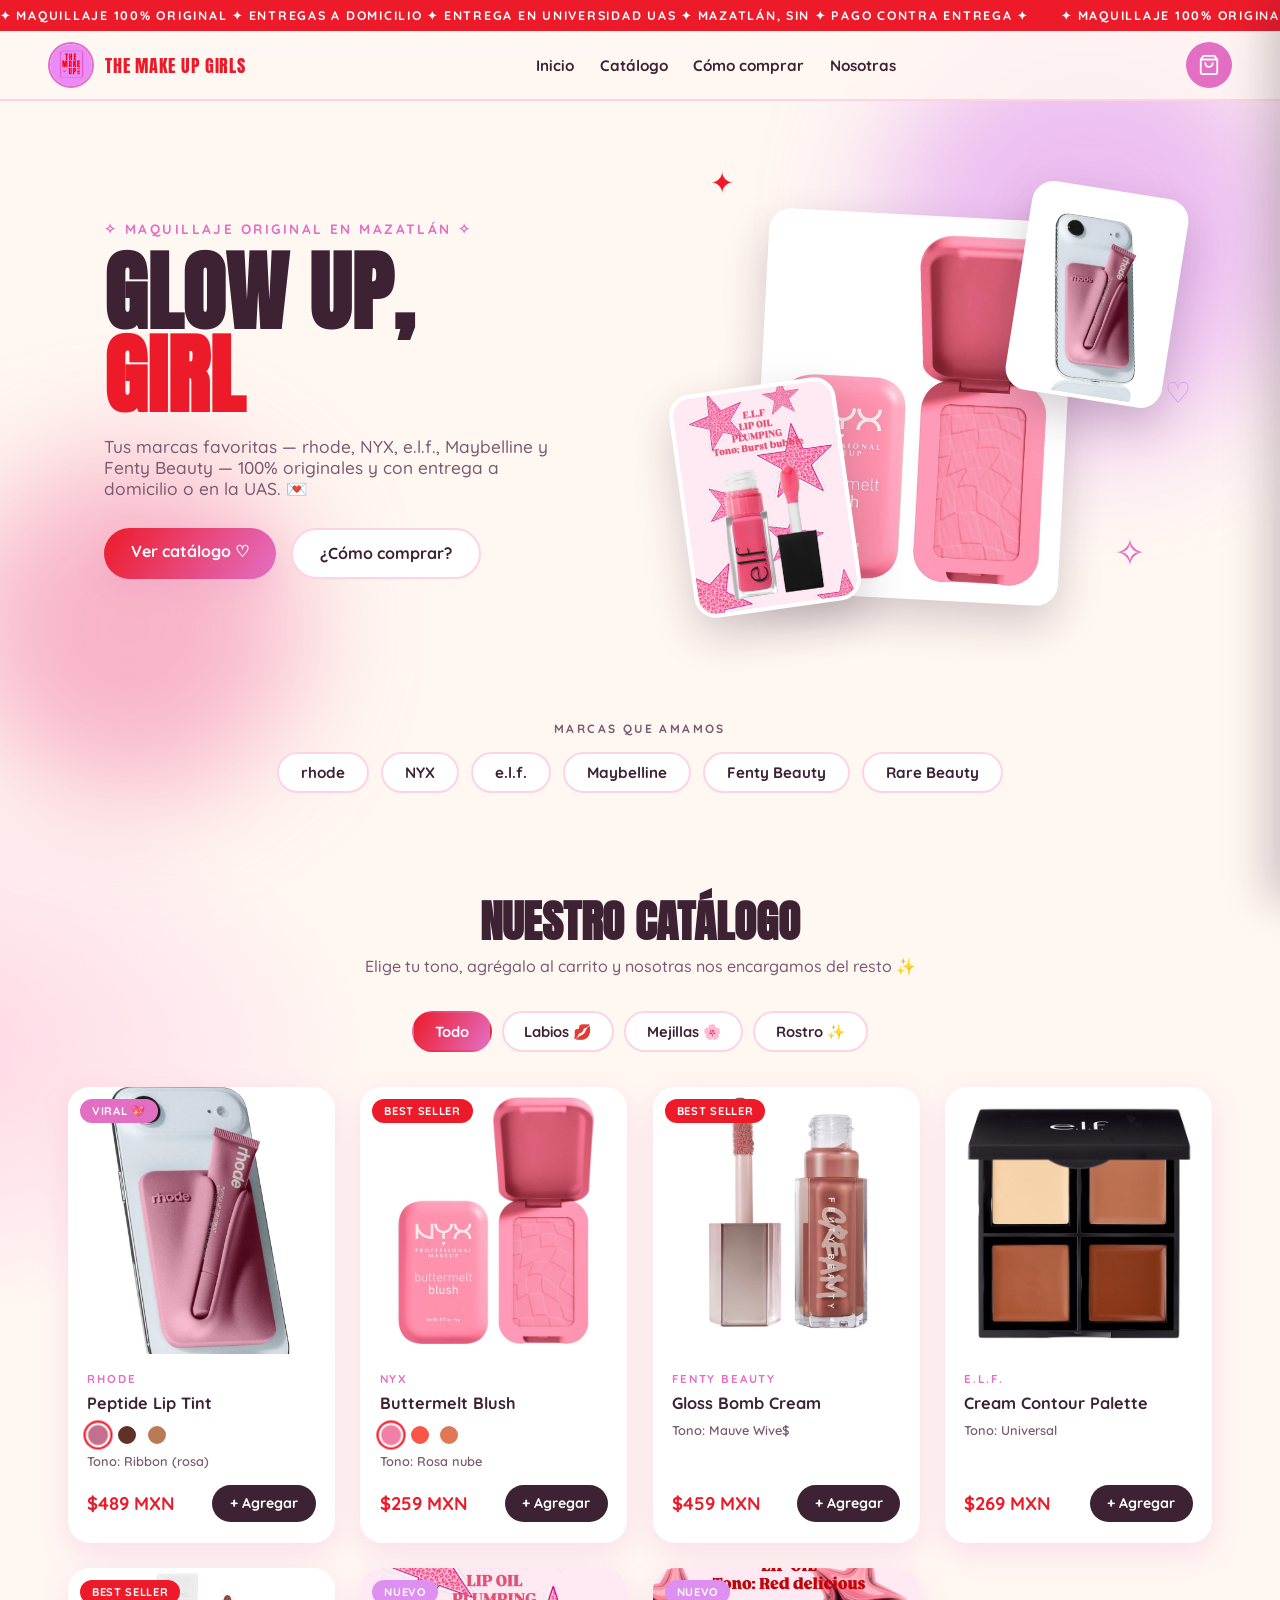
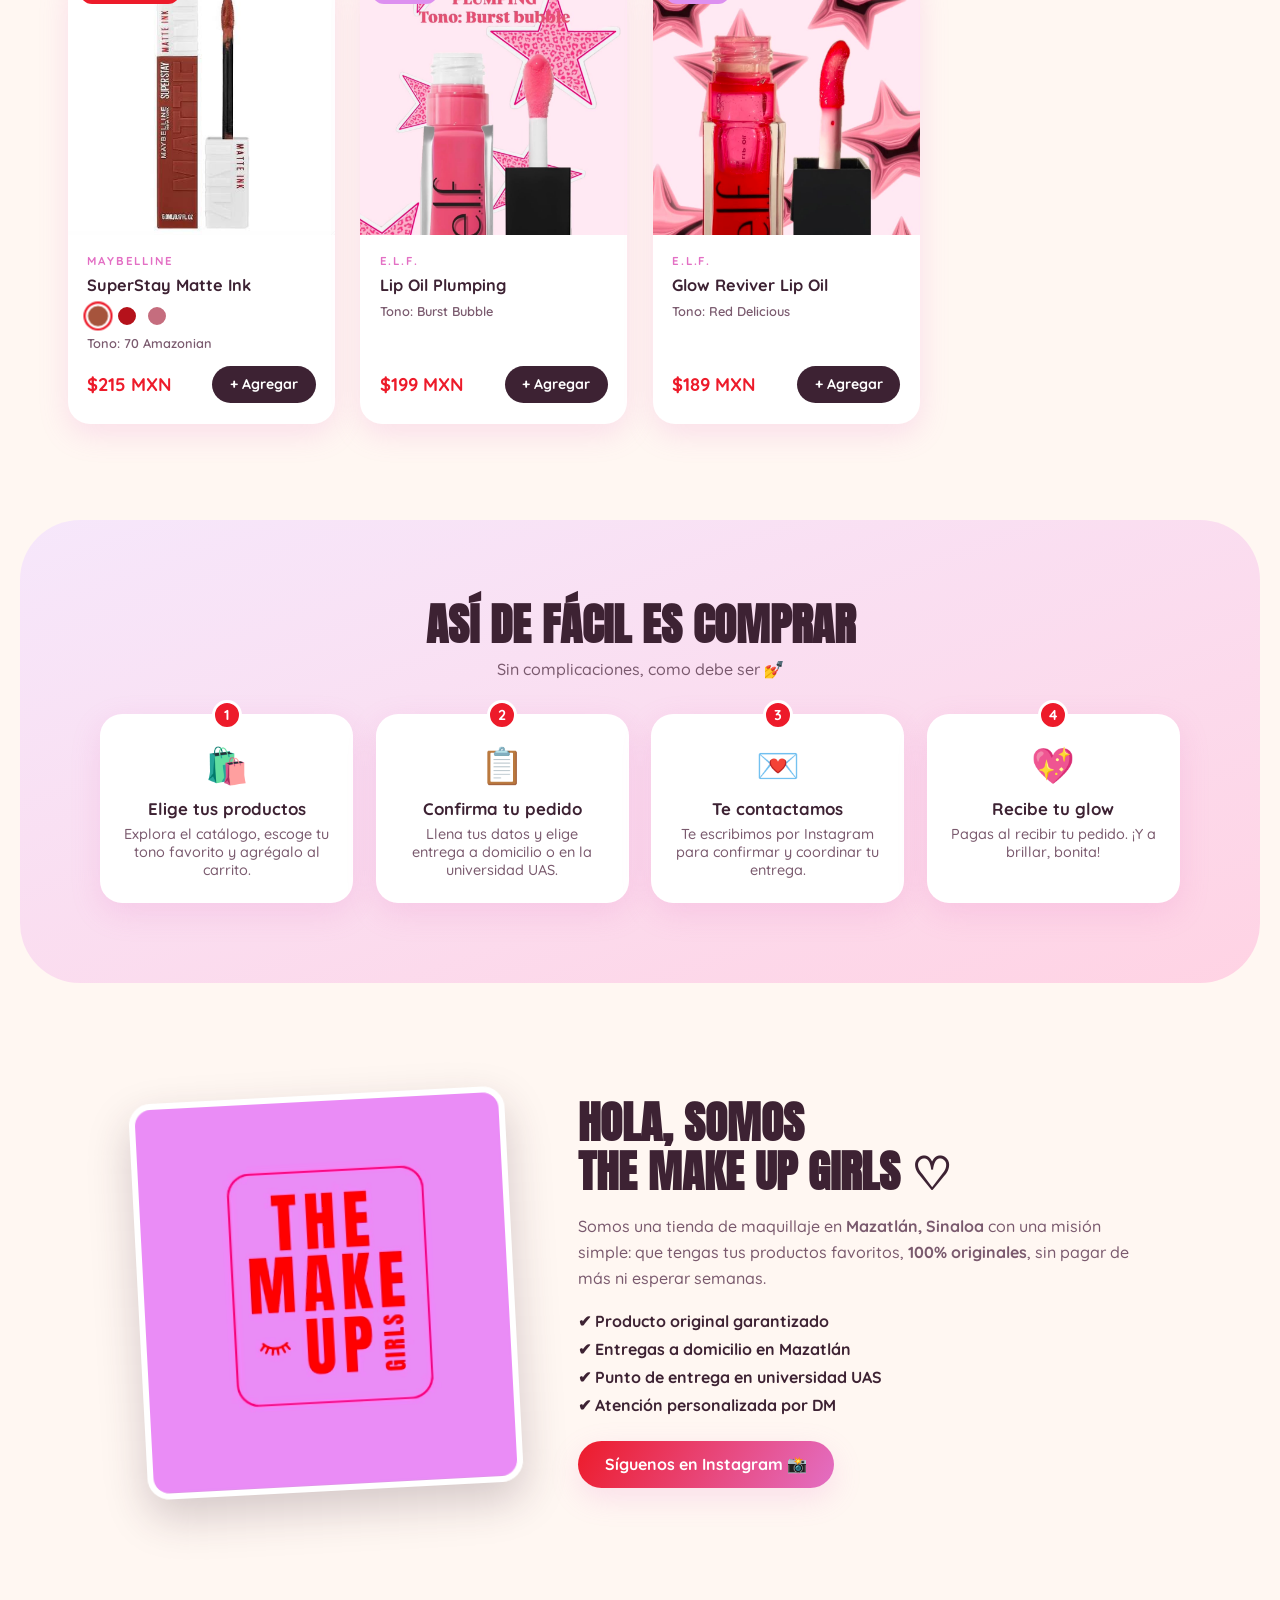
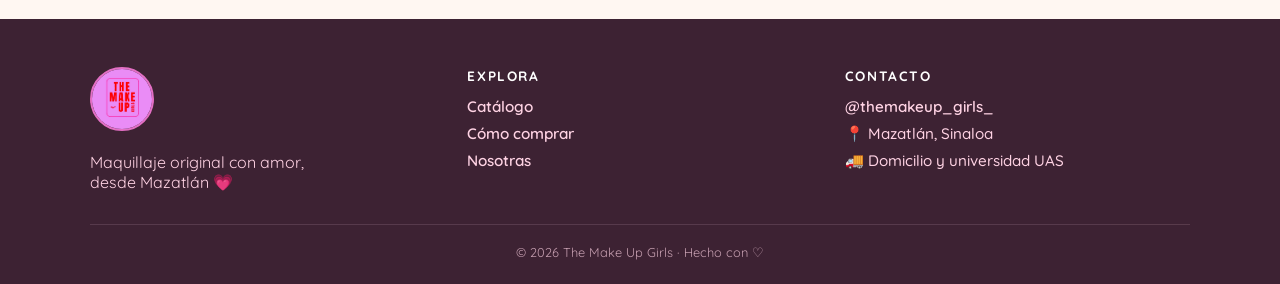
==== index.html @ 8c77d694 "Sitio web de catálogo The Make Up Girls con carrito demo Co-Authored-By: Claude Fable 5 <noreply@ant" ====
<!DOCTYPE html>
<html lang="es">
<head>
  <meta charset="UTF-8" />
  <meta name="viewport" content="width=device-width, initial-scale=1.0" />
  <title>The Make Up Girls · Maquillaje original en Mazatlán</title>
  <meta name="description" content="Maquillaje 100% original: NYX, e.l.f., Maybelline, rhode y Fenty Beauty. Entregas a domicilio y en universidad UAS, Mazatlán." />
  <link rel="preconnect" href="https://fonts.googleapis.com" />
  <link rel="preconnect" href="https://fonts.gstatic.com" crossorigin />
  <link href="https://fonts.googleapis.com/css2?family=Anton&family=Quicksand:wght@400;500;600;700&display=swap" rel="stylesheet" />
  <link rel="stylesheet" href="css/styles.css" />
</head>
<body>

  <!-- Barra de anuncios -->
  <div class="announcement">
    <div class="announcement__track">
      <span>✦ MAQUILLAJE 100% ORIGINAL ✦ ENTREGAS A DOMICILIO ✦ ENTREGA EN UNIVERSIDAD UAS ✦ MAZATLÁN, SIN ✦ PAGO CONTRA ENTREGA ✦</span>
      <span aria-hidden="true">✦ MAQUILLAJE 100% ORIGINAL ✦ ENTREGAS A DOMICILIO ✦ ENTREGA EN UNIVERSIDAD UAS ✦ MAZATLÁN, SIN ✦ PAGO CONTRA ENTREGA ✦</span>
    </div>
  </div>

  <!-- Header -->
  <header class="header">
    <a class="header__brand" href="#inicio">
      <img src="products/logo.jpeg" alt="Logo The Make Up Girls" class="header__logo" />
      <span class="header__name">the make up girls</span>
    </a>
    <nav class="header__nav" id="nav">
      <a href="#inicio">Inicio</a>
      <a href="#catalogo">Catálogo</a>
      <a href="#proceso">Cómo comprar</a>
      <a href="#nosotras">Nosotras</a>
    </nav>
    <div class="header__actions">
      <button class="cart-btn" id="cartOpenBtn" aria-label="Abrir carrito">
        <svg viewBox="0 0 24 24" fill="none" stroke="currentColor" stroke-width="2" stroke-linecap="round" stroke-linejoin="round" width="22" height="22"><path d="M6 2 3 6v14a2 2 0 0 0 2 2h14a2 2 0 0 0 2-2V6l-3-4Z"/><path d="M3 6h18"/><path d="M16 10a4 4 0 0 1-8 0"/></svg>
        <span class="cart-btn__badge" id="cartBadge" hidden>0</span>
      </button>
      <button class="menu-btn" id="menuBtn" aria-label="Menú">☰</button>
    </div>
  </header>

  <main>
    <!-- Hero -->
    <section class="hero" id="inicio">
      <div class="hero__blob hero__blob--1"></div>
      <div class="hero__blob hero__blob--2"></div>
      <div class="hero__content">
        <p class="hero__kicker">✧ maquillaje original en Mazatlán ✧</p>
        <h1 class="hero__title">GLOW UP,<br /><span>GIRL</span> <span class="hero__wink">҉</span></h1>
        <p class="hero__sub">
          Tus marcas favoritas — rhode, NYX, e.l.f., Maybelline y Fenty Beauty —
          100% originales y con entrega a domicilio o en la UAS. 💌
        </p>
        <div class="hero__cta">
          <a href="#catalogo" class="btn btn--primary">Ver catálogo ♡</a>
          <a href="#proceso" class="btn btn--ghost">¿Cómo comprar?</a>
        </div>
      </div>
      <div class="hero__visual">
        <div class="hero__card hero__card--main">
          <img src="products/p2.jpeg" alt="NYX Buttermelt Blush" />
        </div>
        <div class="hero__card hero__card--float1">
          <img src="products/p8.jpeg" alt="e.l.f. Lip Oil" />
        </div>
        <div class="hero__card hero__card--float2">
          <img src="products/p1.jpeg" alt="rhode Peptide Lip Tint" />
        </div>
        <span class="hero__sparkle hero__sparkle--1">✦</span>
        <span class="hero__sparkle hero__sparkle--2">✧</span>
        <span class="hero__sparkle hero__sparkle--3">♡</span>
      </div>
    </section>

    <!-- Marcas -->
    <section class="brands">
      <p class="brands__label">marcas que amamos</p>
      <div class="brands__list">
        <span class="brands__pill">rhode</span>
        <span class="brands__pill">NYX</span>
        <span class="brands__pill">e.l.f.</span>
        <span class="brands__pill">Maybelline</span>
        <span class="brands__pill">Fenty Beauty</span>
        <span class="brands__pill">Rare Beauty</span>
      </div>
    </section>

    <!-- Catálogo -->
    <section class="catalog" id="catalogo">
      <div class="section-head">
        <h2 class="section-head__title">Nuestro catálogo</h2>
        <p class="section-head__sub">Elige tu tono, agrégalo al carrito y nosotras nos encargamos del resto ✨</p>
      </div>
      <div class="catalog__filters" id="filters">
        <button class="chip chip--active" data-filter="todo">Todo</button>
        <button class="chip" data-filter="labios">Labios 💋</button>
        <button class="chip" data-filter="mejillas">Mejillas 🌸</button>
        <button class="chip" data-filter="rostro">Rostro ✨</button>
      </div>
      <div class="catalog__grid" id="productGrid"></div>
    </section>

    <!-- Proceso -->
    <section class="process" id="proceso">
      <div class="section-head">
        <h2 class="section-head__title">Así de fácil es comprar</h2>
        <p class="section-head__sub">Sin complicaciones, como debe ser 💅</p>
      </div>
      <div class="process__steps">
        <article class="process__step">
          <div class="process__icon">🛍️</div>
          <span class="process__num">1</span>
          <h3>Elige tus productos</h3>
          <p>Explora el catálogo, escoge tu tono favorito y agrégalo al carrito.</p>
        </article>
        <article class="process__step">
          <div class="process__icon">📋</div>
          <span class="process__num">2</span>
          <h3>Confirma tu pedido</h3>
          <p>Llena tus datos y elige entrega a domicilio o en la universidad UAS.</p>
        </article>
        <article class="process__step">
          <div class="process__icon">💌</div>
          <span class="process__num">3</span>
          <h3>Te contactamos</h3>
          <p>Te escribimos por Instagram para confirmar y coordinar tu entrega.</p>
        </article>
        <article class="process__step">
          <div class="process__icon">💖</div>
          <span class="process__num">4</span>
          <h3>Recibe tu glow</h3>
          <p>Pagas al recibir tu pedido. ¡Y a brillar, bonita!</p>
        </article>
      </div>
    </section>

    <!-- Nosotras -->
    <section class="about" id="nosotras">
      <div class="about__media">
        <img src="products/logo.jpeg" alt="The Make Up Girls" />
      </div>
      <div class="about__text">
        <h2 class="section-head__title">Hola, somos<br />the make up girls ♡</h2>
        <p>
          Somos una tienda de maquillaje en <strong>Mazatlán, Sinaloa</strong> con una misión simple:
          que tengas tus productos favoritos, <strong>100% originales</strong>, sin pagar de más ni esperar semanas.
        </p>
        <ul class="about__perks">
          <li>✔ Producto original garantizado</li>
          <li>✔ Entregas a domicilio en Mazatlán</li>
          <li>✔ Punto de entrega en universidad UAS</li>
          <li>✔ Atención personalizada por DM</li>
        </ul>
        <a class="btn btn--primary" href="https://www.instagram.com/themakeup_girls_" target="_blank" rel="noopener">Síguenos en Instagram 📸</a>
      </div>
    </section>
  </main>

  <!-- Footer -->
  <footer class="footer">
    <div class="footer__inner">
      <div class="footer__col footer__col--brand">
        <img src="products/logo.jpeg" alt="Logo" class="footer__logo" />
        <p>Maquillaje original con amor,<br />desde Mazatlán 💗</p>
      </div>
      <div class="footer__col">
        <h4>Explora</h4>
        <a href="#catalogo">Catálogo</a>
        <a href="#proceso">Cómo comprar</a>
        <a href="#nosotras">Nosotras</a>
      </div>
      <div class="footer__col">
        <h4>Contacto</h4>
        <a href="https://www.instagram.com/themakeup_girls_" target="_blank" rel="noopener">@themakeup_girls_</a>
        <span>📍 Mazatlán, Sinaloa</span>
        <span>🚚 Domicilio y universidad UAS</span>
      </div>
    </div>
    <p class="footer__note">© 2026 The Make Up Girls · Hecho con ♡</p>
  </footer>

  <!-- Overlay -->
  <div class="overlay" id="overlay" hidden></div>

  <!-- Drawer del carrito -->
  <aside class="cart" id="cartDrawer" aria-label="Carrito de compras">
    <div class="cart__head">
      <h3>Tu carrito <span class="cart__count" id="cartCountLabel"></span></h3>
      <button class="icon-btn" id="cartCloseBtn" aria-label="Cerrar carrito">✕</button>
    </div>
    <div class="cart__items" id="cartItems"></div>
    <div class="cart__foot" id="cartFoot">
      <div class="cart__total">
        <span>Subtotal</span>
        <strong id="cartTotal">$0</strong>
      </div>
      <p class="cart__hint">El pago se realiza al recibir tu pedido 💕</p>
      <button class="btn btn--primary btn--block" id="checkoutBtn">Finalizar pedido ♡</button>
    </div>
  </aside>

  <!-- Modal de producto -->
  <div class="modal" id="productModal" role="dialog" aria-modal="true" hidden>
    <div class="modal__card modal__card--product">
      <button class="icon-btn modal__close" data-close-modal aria-label="Cerrar">✕</button>
      <div class="pmodal__media">
        <img id="pmodalImg" src="" alt="" />
      </div>
      <div class="pmodal__info">
        <span class="pmodal__brand" id="pmodalBrand"></span>
        <h3 class="pmodal__name" id="pmodalName"></h3>
        <p class="pmodal__price" id="pmodalPrice"></p>
        <p class="pmodal__desc" id="pmodalDesc"></p>
        <div class="pmodal__shades" id="pmodalShades"></div>
        <button class="btn btn--primary btn--block" id="pmodalAdd">Agregar al carrito 🛍️</button>
      </div>
    </div>
  </div>

  <!-- Modal de checkout -->
  <div class="modal" id="checkoutModal" role="dialog" aria-modal="true" hidden>
    <div class="modal__card modal__card--checkout">
      <button class="icon-btn modal__close" data-close-modal aria-label="Cerrar">✕</button>

      <div class="steps" id="checkoutSteps">
        <span class="steps__dot steps__dot--active" data-step-dot="1">1</span>
        <span class="steps__line"></span>
        <span class="steps__dot" data-step-dot="2">2</span>
        <span class="steps__line"></span>
        <span class="steps__dot" data-step-dot="3">3</span>
      </div>

      <!-- Paso 1: resumen -->
      <section class="checkout-step" data-step="1">
        <h3 class="checkout__title">Resumen de tu pedido 🛍️</h3>
        <div class="checkout__summary" id="checkoutSummary"></div>
        <div class="checkout__total">
          <span>Total</span>
          <strong id="checkoutTotal">$0</strong>
        </div>
        <button class="btn btn--primary btn--block" id="toStep2">Continuar →</button>
      </section>

      <!-- Paso 2: datos -->
      <section class="checkout-step" data-step="2" hidden>
        <h3 class="checkout__title">Tus datos 💌</h3>
        <form id="checkoutForm" novalidate>
          <label class="field">
            <span>Nombre</span>
            <input type="text" name="nombre" placeholder="Tu nombre" required />
          </label>
          <label class="field">
            <span>Instagram</span>
            <input type="text" name="instagram" placeholder="@tu_usuario" required />
          </label>
          <fieldset class="field field--radio">
            <span>Tipo de entrega</span>
            <label><input type="radio" name="entrega" value="Domicilio (Mazatlán)" checked /> 🏠 A domicilio</label>
            <label><input type="radio" name="entrega" value="Universidad UAS" /> 🎓 Universidad UAS</label>
          </fieldset>
          <label class="field">
            <span>Notas (opcional)</span>
            <textarea name="notas" rows="2" placeholder="Colonia, horario, referencias..."></textarea>
          </label>
          <div class="checkout__nav">
            <button type="button" class="btn btn--ghost" id="backStep1">← Volver</button>
            <button type="submit" class="btn btn--primary">Confirmar pedido ♡</button>
          </div>
        </form>
      </section>

      <!-- Paso 3: confirmación -->
      <section class="checkout-step checkout-step--done" data-step="3" hidden>
        <div class="checkout__party">🎀</div>
        <h3 class="checkout__title">¡Pedido registrado!</h3>
        <p class="checkout__orderid">Pedido <strong id="orderId"></strong></p>
        <p class="checkout__donetext">
          Gracias, <strong id="orderName"></strong> 💖<br />
          Te escribiremos por Instagram a <strong id="orderIg"></strong> para
          confirmar tu entrega. El pago es al recibir.
        </p>
        <p class="checkout__demo">* Demo: esta tienda aún no procesa compras reales.</p>
        <button class="btn btn--primary btn--block" id="doneBtn">Seguir viendo el catálogo ✨</button>
      </section>
    </div>
  </div>

  <!-- Toast -->
  <div class="toast" id="toast" role="status"></div>

  <script src="js/app.js"></script>
</body>
</html>
---- css/styles.css ----
/* ============================================
   The Make Up Girls — paleta desde el logo:
   rojo #ED1B2A · rosa fuerte #E36FC4 · lila #DD90F0
   y tonos de producto: coral, terracota, nude
   ============================================ */

:root {
  --red: #ed1b2a;
  --red-dark: #c31220;
  --pink-hot: #e36fc4;
  --pink: #f27fa5;
  --pink-soft: #ffd3e4;
  --lilac: #dd90f0;
  --lilac-soft: #f6e7fb;
  --coral: #f9564a;
  --terracotta: #c1663f;
  --nude: #a96e5b;
  --cream: #fff7f2;
  --ink: #3d2233;
  --ink-soft: #7a5a6e;
  --white: #ffffff;

  --radius: 22px;
  --radius-sm: 14px;
  --shadow: 0 10px 30px rgba(227, 111, 196, 0.18);
  --shadow-strong: 0 18px 44px rgba(61, 34, 51, 0.22);

  --font-display: "Anton", sans-serif;
  --font-body: "Quicksand", sans-serif;
}

* { margin: 0; padding: 0; box-sizing: border-box; }

[hidden] { display: none !important; }

html { scroll-behavior: smooth; }

body {
  font-family: var(--font-body);
  color: var(--ink);
  background:
    radial-gradient(1200px 600px at 90% -10%, var(--lilac-soft) 0%, transparent 60%),
    radial-gradient(900px 500px at -10% 30%, var(--pink-soft) 0%, transparent 55%),
    var(--cream);
  overflow-x: hidden;
}

img { max-width: 100%; display: block; }

/* ---------- Barra de anuncios ---------- */
.announcement {
  background: var(--red);
  color: var(--white);
  overflow: hidden;
  font-weight: 700;
  font-size: 0.78rem;
  letter-spacing: 0.14em;
}
.announcement__track {
  display: flex;
  width: max-content;
  animation: marquee 22s linear infinite;
}
.announcement__track span {
  padding: 8px 0;
  white-space: nowrap;
  padding-right: 2rem;
}
@keyframes marquee {
  from { transform: translateX(0); }
  to { transform: translateX(-50%); }
}

/* ---------- Header ---------- */
.header {
  position: sticky;
  top: 0;
  z-index: 50;
  display: flex;
  align-items: center;
  justify-content: space-between;
  gap: 1rem;
  padding: 0.7rem clamp(1rem, 5vw, 3rem);
  background: rgba(255, 247, 242, 0.85);
  backdrop-filter: blur(12px);
  border-bottom: 2px solid var(--pink-soft);
}
.header__brand {
  display: flex;
  align-items: center;
  gap: 0.7rem;
  text-decoration: none;
}
.header__logo {
  width: 46px;
  height: 46px;
  border-radius: 50%;
  object-fit: cover;
  border: 2px solid var(--pink-hot);
}
.header__name {
  font-family: var(--font-display);
  font-size: 1.15rem;
  letter-spacing: 0.04em;
  color: var(--red);
  text-transform: uppercase;
}
.header__nav {
  display: flex;
  gap: 1.6rem;
}
.header__nav a {
  text-decoration: none;
  color: var(--ink);
  font-weight: 700;
  font-size: 0.95rem;
  position: relative;
}
.header__nav a::after {
  content: "";
  position: absolute;
  left: 0; right: 100%;
  bottom: -5px;
  height: 3px;
  border-radius: 3px;
  background: linear-gradient(90deg, var(--pink-hot), var(--lilac));
  transition: right 0.25s ease;
}
.header__nav a:hover::after { right: 0; }
.header__actions { display: flex; align-items: center; gap: 0.6rem; }

.cart-btn {
  position: relative;
  display: grid;
  place-items: center;
  width: 46px;
  height: 46px;
  border: none;
  border-radius: 50%;
  background: var(--pink-hot);
  color: var(--white);
  cursor: pointer;
  transition: transform 0.2s ease, background 0.2s ease;
}
.cart-btn:hover { transform: scale(1.08) rotate(-4deg); background: var(--red); }
.cart-btn__badge {
  position: absolute;
  top: -4px;
  right: -4px;
  min-width: 20px;
  height: 20px;
  padding: 0 5px;
  display: grid;
  place-items: center;
  border-radius: 999px;
  background: var(--red);
  color: var(--white);
  font-size: 0.7rem;
  font-weight: 700;
  border: 2px solid var(--cream);
}
.cart-btn__badge.pop { animation: pop 0.35s ease; }
@keyframes pop {
  50% { transform: scale(1.45); }
}

.menu-btn {
  display: none;
  border: none;
  background: none;
  font-size: 1.5rem;
  color: var(--ink);
  cursor: pointer;
}

/* ---------- Botones ---------- */
.btn {
  display: inline-block;
  padding: 0.85rem 1.7rem;
  border: none;
  border-radius: 999px;
  font-family: var(--font-body);
  font-weight: 700;
  font-size: 1rem;
  cursor: pointer;
  text-decoration: none;
  text-align: center;
  transition: transform 0.2s ease, box-shadow 0.2s ease, background 0.2s ease;
}
.btn--primary {
  background: linear-gradient(120deg, var(--red) 0%, var(--pink-hot) 100%);
  color: var(--white);
  box-shadow: var(--shadow);
}
.btn--primary:hover { transform: translateY(-2px); box-shadow: var(--shadow-strong); }
.btn--ghost {
  background: var(--white);
  color: var(--ink);
  border: 2px solid var(--pink-soft);
}
.btn--ghost:hover { border-color: var(--pink-hot); transform: translateY(-2px); }
.btn--block { width: 100%; }

.icon-btn {
  border: none;
  background: var(--lilac-soft);
  color: var(--ink);
  width: 36px;
  height: 36px;
  border-radius: 50%;
  cursor: pointer;
  font-size: 1rem;
  transition: background 0.2s ease, transform 0.2s ease;
}
.icon-btn:hover { background: var(--pink-soft); transform: rotate(90deg); }

/* ---------- Hero ---------- */
.hero {
  position: relative;
  display: grid;
  grid-template-columns: 1.1fr 1fr;
  align-items: center;
  gap: 2rem;
  padding: clamp(2.5rem, 7vw, 5.5rem) clamp(1rem, 6vw, 4rem);
  max-width: 1200px;
  margin: 0 auto;
}
.hero__blob {
  position: absolute;
  border-radius: 50%;
  filter: blur(60px);
  opacity: 0.55;
  z-index: -1;
}
.hero__blob--1 {
  width: 420px; height: 420px;
  background: var(--lilac);
  top: -80px; right: -60px;
}
.hero__blob--2 {
  width: 340px; height: 340px;
  background: var(--pink);
  bottom: -100px; left: -80px;
}
.hero__kicker {
  font-weight: 700;
  color: var(--pink-hot);
  letter-spacing: 0.18em;
  text-transform: uppercase;
  font-size: 0.85rem;
  margin-bottom: 0.8rem;
}
.hero__title {
  font-family: var(--font-display);
  font-size: clamp(3rem, 8vw, 5.5rem);
  line-height: 0.95;
  color: var(--ink);
  text-transform: uppercase;
}
.hero__title span { color: var(--red); }
.hero__wink { display: none; }
.hero__sub {
  margin-top: 1.2rem;
  font-size: 1.08rem;
  color: var(--ink-soft);
  max-width: 46ch;
  font-weight: 500;
}
.hero__cta {
  margin-top: 1.8rem;
  display: flex;
  gap: 0.9rem;
  flex-wrap: wrap;
}

.hero__visual {
  position: relative;
  min-height: 420px;
}
.hero__card {
  position: absolute;
  border-radius: var(--radius);
  overflow: hidden;
  background: var(--white);
  box-shadow: var(--shadow-strong);
  border: 4px solid var(--white);
}
.hero__card img { width: 100%; height: 100%; object-fit: cover; }
.hero__card--main {
  width: 62%;
  aspect-ratio: 4/5;
  top: 6%;
  left: 16%;
  rotate: 3deg;
  animation: floaty 5s ease-in-out infinite;
}
.hero__card--float1 {
  width: 34%;
  aspect-ratio: 3/4;
  bottom: 0;
  left: 0;
  rotate: -8deg;
  animation: floaty 6s ease-in-out infinite 0.8s;
}
.hero__card--float2 {
  width: 32%;
  aspect-ratio: 3/4;
  top: 0;
  right: 0;
  rotate: 9deg;
  animation: floaty 5.5s ease-in-out infinite 0.4s;
}
@keyframes floaty {
  50% { translate: 0 -12px; }
}
.hero__sparkle {
  position: absolute;
  color: var(--pink-hot);
  font-size: 1.8rem;
  animation: twinkle 2.6s ease-in-out infinite;
}
.hero__sparkle--1 { top: -6%; left: 6%; color: var(--red); }
.hero__sparkle--2 { bottom: 8%; right: 6%; font-size: 2.4rem; animation-delay: 0.9s; }
.hero__sparkle--3 { top: 44%; right: -3%; color: var(--lilac); animation-delay: 1.5s; }
@keyframes twinkle {
  50% { opacity: 0.25; transform: scale(0.7) rotate(20deg); }
}

/* ---------- Marcas ---------- */
.brands {
  text-align: center;
  padding: 1.5rem 1rem 2.5rem;
}
.brands__label {
  font-weight: 700;
  letter-spacing: 0.2em;
  text-transform: uppercase;
  font-size: 0.75rem;
  color: var(--ink-soft);
  margin-bottom: 1rem;
}
.brands__list {
  display: flex;
  flex-wrap: wrap;
  justify-content: center;
  gap: 0.7rem;
}
.brands__pill {
  padding: 0.55rem 1.4rem;
  border-radius: 999px;
  background: var(--white);
  border: 2px solid var(--pink-soft);
  font-weight: 700;
  color: var(--ink);
  font-size: 0.95rem;
  transition: transform 0.2s ease, border-color 0.2s ease;
}
.brands__pill:hover {
  transform: translateY(-3px) rotate(-2deg);
  border-color: var(--pink-hot);
}

/* ---------- Secciones ---------- */
.section-head {
  text-align: center;
  max-width: 640px;
  margin: 0 auto 2.2rem;
  padding: 0 1rem;
}
.section-head__title {
  font-family: var(--font-display);
  font-size: clamp(1.9rem, 4.5vw, 2.8rem);
  text-transform: uppercase;
  color: var(--ink);
  line-height: 1.1;
}
.section-head__sub {
  margin-top: 0.6rem;
  color: var(--ink-soft);
  font-weight: 500;
}

/* ---------- Catálogo ---------- */
.catalog {
  padding: clamp(2rem, 6vw, 4rem) clamp(1rem, 5vw, 3rem);
  max-width: 1240px;
  margin: 0 auto;
}
.catalog__filters {
  display: flex;
  justify-content: center;
  flex-wrap: wrap;
  gap: 0.6rem;
  margin-bottom: 2.2rem;
}
.chip {
  padding: 0.55rem 1.3rem;
  border-radius: 999px;
  border: 2px solid var(--pink-soft);
  background: var(--white);
  font-family: var(--font-body);
  font-weight: 700;
  font-size: 0.92rem;
  color: var(--ink);
  cursor: pointer;
  transition: all 0.2s ease;
}
.chip:hover { border-color: var(--pink-hot); }
.chip--active {
  background: linear-gradient(120deg, var(--red), var(--pink-hot));
  border-color: transparent;
  color: var(--white);
}

.catalog__grid {
  display: grid;
  grid-template-columns: repeat(auto-fill, minmax(250px, 1fr));
  gap: 1.6rem;
}

.card {
  background: var(--white);
  border-radius: var(--radius);
  overflow: hidden;
  box-shadow: var(--shadow);
  display: flex;
  flex-direction: column;
  transition: transform 0.25s ease, box-shadow 0.25s ease;
  animation: cardIn 0.4s ease both;
}
@keyframes cardIn {
  from { opacity: 0; translate: 0 14px; }
}
.card:hover {
  transform: translateY(-6px);
  box-shadow: var(--shadow-strong);
}
.card__media {
  position: relative;
  aspect-ratio: 1/1;
  background: var(--lilac-soft);
  cursor: pointer;
  overflow: hidden;
}
.card__media img {
  width: 100%;
  height: 100%;
  object-fit: cover;
  transition: transform 0.35s ease;
}
.card:hover .card__media img { transform: scale(1.06); }
.card__badge {
  position: absolute;
  top: 12px;
  left: 12px;
  background: var(--red);
  color: var(--white);
  font-size: 0.7rem;
  font-weight: 700;
  letter-spacing: 0.06em;
  text-transform: uppercase;
  padding: 0.32rem 0.75rem;
  border-radius: 999px;
}
.card__badge--viral { background: var(--pink-hot); }
.card__badge--nuevo { background: var(--lilac); }
.card__body {
  padding: 1.1rem 1.2rem 1.3rem;
  display: flex;
  flex-direction: column;
  gap: 0.45rem;
  flex: 1;
}
.card__brand {
  font-size: 0.72rem;
  font-weight: 700;
  letter-spacing: 0.16em;
  text-transform: uppercase;
  color: var(--pink-hot);
}
.card__name {
  font-size: 1.02rem;
  font-weight: 700;
  color: var(--ink);
  line-height: 1.3;
}
.card__shades {
  display: flex;
  gap: 0.45rem;
  margin-top: 0.15rem;
}
.shade-dot {
  width: 22px;
  height: 22px;
  border-radius: 50%;
  border: 2px solid var(--white);
  outline: 2px solid transparent;
  cursor: pointer;
  transition: transform 0.15s ease, outline-color 0.15s ease;
  padding: 0;
}
.shade-dot:hover { transform: scale(1.18); }
.shade-dot--active { outline-color: var(--red); transform: scale(1.12); }
.card__shadename {
  font-size: 0.8rem;
  color: var(--ink-soft);
  font-weight: 600;
  min-height: 1.1em;
}
.card__foot {
  margin-top: auto;
  display: flex;
  align-items: center;
  justify-content: space-between;
  gap: 0.6rem;
  padding-top: 0.5rem;
}
.card__price {
  font-size: 1.15rem;
  font-weight: 700;
  color: var(--red);
}
.card__add {
  border: none;
  border-radius: 999px;
  padding: 0.6rem 1.1rem;
  background: var(--ink);
  color: var(--white);
  font-family: var(--font-body);
  font-weight: 700;
  font-size: 0.88rem;
  cursor: pointer;
  transition: background 0.2s ease, transform 0.2s ease;
}
.card__add:hover { background: var(--red); transform: scale(1.05); }

/* ---------- Proceso ---------- */
.process {
  padding: clamp(2.5rem, 7vw, 5rem) clamp(1rem, 5vw, 3rem);
  background: linear-gradient(160deg, var(--lilac-soft) 0%, var(--pink-soft) 100%);
  border-radius: clamp(28px, 6vw, 60px);
  max-width: 1240px;
  margin: 2rem auto;
}
.process__steps {
  display: grid;
  grid-template-columns: repeat(auto-fit, minmax(210px, 1fr));
  gap: 1.4rem;
  max-width: 1080px;
  margin: 0 auto;
}
.process__step {
  position: relative;
  background: var(--white);
  border-radius: var(--radius);
  padding: 1.8rem 1.4rem 1.5rem;
  text-align: center;
  box-shadow: var(--shadow);
  transition: transform 0.25s ease;
}
.process__step:hover { transform: translateY(-6px) rotate(-1deg); }
.process__icon { font-size: 2.2rem; margin-bottom: 0.7rem; }
.process__num {
  position: absolute;
  top: -14px;
  left: 50%;
  translate: -50% 0;
  width: 30px;
  height: 30px;
  display: grid;
  place-items: center;
  background: var(--red);
  color: var(--white);
  border-radius: 50%;
  font-weight: 700;
  font-size: 0.9rem;
  border: 3px solid var(--white);
}
.process__step h3 {
  font-size: 1.05rem;
  margin-bottom: 0.4rem;
  color: var(--ink);
}
.process__step p {
  font-size: 0.9rem;
  color: var(--ink-soft);
  font-weight: 500;
}

/* ---------- Nosotras ---------- */
.about {
  display: grid;
  grid-template-columns: 0.8fr 1.2fr;
  gap: clamp(1.5rem, 5vw, 4rem);
  align-items: center;
  padding: clamp(2.5rem, 7vw, 5rem) clamp(1rem, 5vw, 3rem);
  max-width: 1100px;
  margin: 0 auto;
}
.about__media img {
  border-radius: var(--radius);
  box-shadow: var(--shadow-strong);
  rotate: -3deg;
  border: 6px solid var(--white);
}
.about__text .section-head__title { text-align: left; }
.about__text p {
  margin-top: 1rem;
  color: var(--ink-soft);
  font-weight: 500;
  line-height: 1.65;
}
.about__perks {
  list-style: none;
  margin: 1.2rem 0 1.6rem;
  display: grid;
  gap: 0.5rem;
  font-weight: 700;
  color: var(--ink);
}

/* ---------- Footer ---------- */
.footer {
  background: var(--ink);
  color: var(--pink-soft);
  padding: 3rem clamp(1rem, 5vw, 3rem) 1.5rem;
  margin-top: 3rem;
}
.footer__inner {
  display: grid;
  grid-template-columns: repeat(auto-fit, minmax(200px, 1fr));
  gap: 2rem;
  max-width: 1100px;
  margin: 0 auto 2rem;
}
.footer__logo {
  width: 64px;
  height: 64px;
  border-radius: 50%;
  object-fit: cover;
  margin-bottom: 0.8rem;
  border: 2px solid var(--pink-hot);
}
.footer__col { display: grid; gap: 0.5rem; align-content: start; }
.footer__col h4 {
  color: var(--white);
  text-transform: uppercase;
  letter-spacing: 0.12em;
  font-size: 0.85rem;
  margin-bottom: 0.3rem;
}
.footer__col a {
  color: var(--pink-soft);
  text-decoration: none;
  font-weight: 600;
  font-size: 0.95rem;
}
.footer__col a:hover { color: var(--pink-hot); }
.footer__col span { font-size: 0.95rem; font-weight: 500; }
.footer__note {
  text-align: center;
  font-size: 0.8rem;
  opacity: 0.7;
  border-top: 1px solid rgba(255, 211, 228, 0.2);
  padding-top: 1.2rem;
  max-width: 1100px;
  margin: 0 auto;
}

/* ---------- Overlay ---------- */
.overlay {
  position: fixed;
  inset: 0;
  background: rgba(61, 34, 51, 0.45);
  backdrop-filter: blur(3px);
  z-index: 90;
  opacity: 0;
  transition: opacity 0.25s ease;
}
.overlay.show { opacity: 1; }

/* ---------- Carrito (drawer) ---------- */
.cart {
  position: fixed;
  top: 0;
  right: 0;
  height: 100dvh;
  width: min(420px, 100vw);
  background: var(--cream);
  z-index: 100;
  display: flex;
  flex-direction: column;
  box-shadow: -12px 0 40px rgba(61, 34, 51, 0.25);
  translate: 100% 0;
  transition: translate 0.32s cubic-bezier(0.22, 1, 0.36, 1);
}
.cart.open { translate: 0 0; }
.cart__head {
  display: flex;
  align-items: center;
  justify-content: space-between;
  padding: 1.2rem 1.4rem;
  border-bottom: 2px solid var(--pink-soft);
}
.cart__head h3 {
  font-family: var(--font-display);
  text-transform: uppercase;
  letter-spacing: 0.04em;
  color: var(--red);
  font-size: 1.3rem;
}
.cart__count { color: var(--ink-soft); font-family: var(--font-body); font-size: 0.9rem; }
.cart__items {
  flex: 1;
  overflow-y: auto;
  padding: 1.2rem 1.4rem;
  display: grid;
  gap: 1rem;
  align-content: start;
}
.cart__empty {
  text-align: center;
  color: var(--ink-soft);
  padding: 3rem 1rem;
  font-weight: 600;
}
.cart__empty .big { font-size: 3rem; display: block; margin-bottom: 0.8rem; }

.cart-item {
  display: grid;
  grid-template-columns: 74px 1fr auto;
  gap: 0.9rem;
  background: var(--white);
  border-radius: var(--radius-sm);
  padding: 0.7rem;
  box-shadow: 0 4px 14px rgba(227, 111, 196, 0.12);
}
.cart-item__img {
  width: 74px;
  height: 74px;
  border-radius: 12px;
  object-fit: cover;
  background: var(--lilac-soft);
}
.cart-item__info { display: grid; gap: 0.15rem; align-content: center; }
.cart-item__name { font-weight: 700; font-size: 0.92rem; line-height: 1.25; }
.cart-item__shade { font-size: 0.78rem; color: var(--ink-soft); font-weight: 600; }
.cart-item__price { font-weight: 700; color: var(--red); font-size: 0.92rem; }
.cart-item__side {
  display: grid;
  justify-items: end;
  align-content: space-between;
}
.cart-item__remove {
  border: none;
  background: none;
  color: var(--ink-soft);
  cursor: pointer;
  font-size: 0.85rem;
}
.cart-item__remove:hover { color: var(--red); }
.qty {
  display: flex;
  align-items: center;
  gap: 0.5rem;
  background: var(--lilac-soft);
  border-radius: 999px;
  padding: 0.2rem 0.4rem;
}
.qty button {
  border: none;
  background: var(--white);
  width: 24px;
  height: 24px;
  border-radius: 50%;
  font-weight: 700;
  cursor: pointer;
  color: var(--ink);
  line-height: 1;
}
.qty button:hover { background: var(--pink-soft); }
.qty span { font-weight: 700; font-size: 0.9rem; min-width: 18px; text-align: center; }

.cart__foot {
  padding: 1.2rem 1.4rem 1.5rem;
  border-top: 2px solid var(--pink-soft);
  background: var(--white);
}
.cart__total {
  display: flex;
  justify-content: space-between;
  align-items: center;
  font-size: 1.1rem;
  font-weight: 700;
  margin-bottom: 0.4rem;
}
.cart__total strong { color: var(--red); font-size: 1.35rem; }
.cart__hint {
  font-size: 0.8rem;
  color: var(--ink-soft);
  font-weight: 600;
  margin-bottom: 0.9rem;
}

/* ---------- Modales ---------- */
.modal {
  position: fixed;
  inset: 0;
  z-index: 110;
  display: grid;
  place-items: center;
  padding: 1rem;
}
.modal__card {
  position: relative;
  background: var(--cream);
  border-radius: var(--radius);
  box-shadow: var(--shadow-strong);
  width: min(760px, 100%);
  max-height: 92dvh;
  overflow-y: auto;
  animation: modalIn 0.3s cubic-bezier(0.22, 1, 0.36, 1);
}
@keyframes modalIn {
  from { opacity: 0; transform: translateY(24px) scale(0.97); }
}
.modal__close {
  position: absolute;
  top: 14px;
  right: 14px;
  z-index: 2;
}

/* Modal de producto */
.modal__card--product {
  display: grid;
  grid-template-columns: 1fr 1fr;
}
.pmodal__media {
  background: var(--lilac-soft);
  min-height: 320px;
}
.pmodal__media img {
  width: 100%;
  height: 100%;
  object-fit: cover;
}
.pmodal__info {
  padding: 2rem 1.8rem;
  display: flex;
  flex-direction: column;
  gap: 0.7rem;
}
.pmodal__brand {
  font-size: 0.75rem;
  font-weight: 700;
  letter-spacing: 0.18em;
  text-transform: uppercase;
  color: var(--pink-hot);
}
.pmodal__name {
  font-size: 1.5rem;
  line-height: 1.2;
}
.pmodal__price {
  font-size: 1.4rem;
  font-weight: 700;
  color: var(--red);
}
.pmodal__desc {
  color: var(--ink-soft);
  font-weight: 500;
  font-size: 0.95rem;
  line-height: 1.6;
}
.pmodal__shades {
  display: flex;
  flex-wrap: wrap;
  gap: 0.5rem;
  margin: 0.4rem 0 0.8rem;
}
.shade-pill {
  display: flex;
  align-items: center;
  gap: 0.45rem;
  padding: 0.4rem 0.9rem;
  border-radius: 999px;
  border: 2px solid var(--pink-soft);
  background: var(--white);
  cursor: pointer;
  font-family: var(--font-body);
  font-weight: 700;
  font-size: 0.85rem;
  color: var(--ink);
  transition: border-color 0.2s ease, transform 0.2s ease;
}
.shade-pill:hover { transform: translateY(-2px); }
.shade-pill--active { border-color: var(--red); background: var(--pink-soft); }
.shade-pill i {
  width: 16px;
  height: 16px;
  border-radius: 50%;
  display: inline-block;
}

/* Checkout */
.modal__card--checkout { width: min(520px, 100%); padding: 2.2rem 1.9rem; }
.steps {
  display: flex;
  align-items: center;
  justify-content: center;
  gap: 0.5rem;
  margin-bottom: 1.6rem;
}
.steps__dot {
  width: 34px;
  height: 34px;
  display: grid;
  place-items: center;
  border-radius: 50%;
  background: var(--lilac-soft);
  color: var(--ink-soft);
  font-weight: 700;
  transition: all 0.25s ease;
}
.steps__dot--active {
  background: linear-gradient(120deg, var(--red), var(--pink-hot));
  color: var(--white);
  transform: scale(1.12);
}
.steps__dot--done { background: var(--pink-soft); color: var(--red); }
.steps__line {
  width: 36px;
  height: 3px;
  border-radius: 3px;
  background: var(--pink-soft);
}
.checkout__title {
  font-family: var(--font-display);
  text-transform: uppercase;
  font-size: 1.4rem;
  text-align: center;
  color: var(--ink);
  margin-bottom: 1.2rem;
}
.checkout__summary { display: grid; gap: 0.6rem; margin-bottom: 1rem; }
.summary-row {
  display: flex;
  justify-content: space-between;
  gap: 1rem;
  background: var(--white);
  border-radius: var(--radius-sm);
  padding: 0.7rem 1rem;
  font-weight: 600;
  font-size: 0.92rem;
}
.summary-row small { color: var(--ink-soft); display: block; font-weight: 600; }
.summary-row strong { color: var(--red); white-space: nowrap; }
.checkout__total {
  display: flex;
  justify-content: space-between;
  align-items: center;
  font-weight: 700;
  font-size: 1.1rem;
  padding: 0.6rem 1rem 1.2rem;
}
.checkout__total strong { color: var(--red); font-size: 1.4rem; }

.field { display: grid; gap: 0.35rem; margin-bottom: 0.9rem; }
.field > span { font-weight: 700; font-size: 0.88rem; }
.field input[type="text"],
.field textarea {
  border: 2px solid var(--pink-soft);
  border-radius: var(--radius-sm);
  padding: 0.75rem 1rem;
  font-family: var(--font-body);
  font-weight: 600;
  font-size: 0.95rem;
  color: var(--ink);
  background: var(--white);
  outline: none;
  transition: border-color 0.2s ease;
  resize: vertical;
}
.field input:focus, .field textarea:focus { border-color: var(--pink-hot); }
.field input.invalid { border-color: var(--red); }
.field--radio { border: none; }
.field--radio label {
  display: flex;
  align-items: center;
  gap: 0.5rem;
  font-weight: 600;
  font-size: 0.95rem;
  padding: 0.35rem 0;
  cursor: pointer;
}
.field--radio input { accent-color: var(--red); width: 18px; height: 18px; }
.checkout__nav {
  display: flex;
  gap: 0.7rem;
  justify-content: space-between;
  margin-top: 0.5rem;
}
.checkout__nav .btn { flex: 1; }

.checkout-step--done { text-align: center; }
.checkout__party { font-size: 3.5rem; animation: pop 0.6s ease; }
.checkout__orderid {
  color: var(--ink-soft);
  font-weight: 700;
  margin-bottom: 0.8rem;
}
.checkout__donetext {
  font-weight: 500;
  color: var(--ink-soft);
  line-height: 1.7;
  margin-bottom: 0.8rem;
}
.checkout__demo {
  font-size: 0.78rem;
  color: var(--ink-soft);
  opacity: 0.8;
  margin-bottom: 1.2rem;
}

/* ---------- Toast ---------- */
.toast {
  position: fixed;
  bottom: 24px;
  left: 50%;
  translate: -50% 20px;
  background: var(--ink);
  color: var(--white);
  padding: 0.8rem 1.5rem;
  border-radius: 999px;
  font-weight: 700;
  font-size: 0.92rem;
  box-shadow: var(--shadow-strong);
  opacity: 0;
  pointer-events: none;
  transition: opacity 0.25s ease, translate 0.25s ease;
  z-index: 120;
}
.toast.show { opacity: 1; translate: -50% 0; }

/* ---------- Responsive ---------- */
@media (max-width: 860px) {
  .header__nav {
    position: fixed;
    top: 64px;
    right: 0.8rem;
    flex-direction: column;
    gap: 0.4rem;
    background: var(--white);
    padding: 1rem 1.6rem;
    border-radius: var(--radius-sm);
    box-shadow: var(--shadow-strong);
    display: none;
    z-index: 60;
  }
  .header__nav.open { display: flex; }
  .menu-btn { display: block; }

  .hero { grid-template-columns: 1fr; text-align: center; }
  .hero__sub { margin-inline: auto; }
  .hero__cta { justify-content: center; }
  .hero__visual { min-height: 340px; max-width: 420px; margin: 0 auto; width: 100%; }

  .about { grid-template-columns: 1fr; text-align: center; }
  .about__media { max-width: 280px; margin: 0 auto; }
  .about__text .section-head__title { text-align: center; }
  .about__perks { justify-items: center; }

  .modal__card--product { grid-template-columns: 1fr; }
  .pmodal__media { min-height: 260px; max-height: 320px; }
}
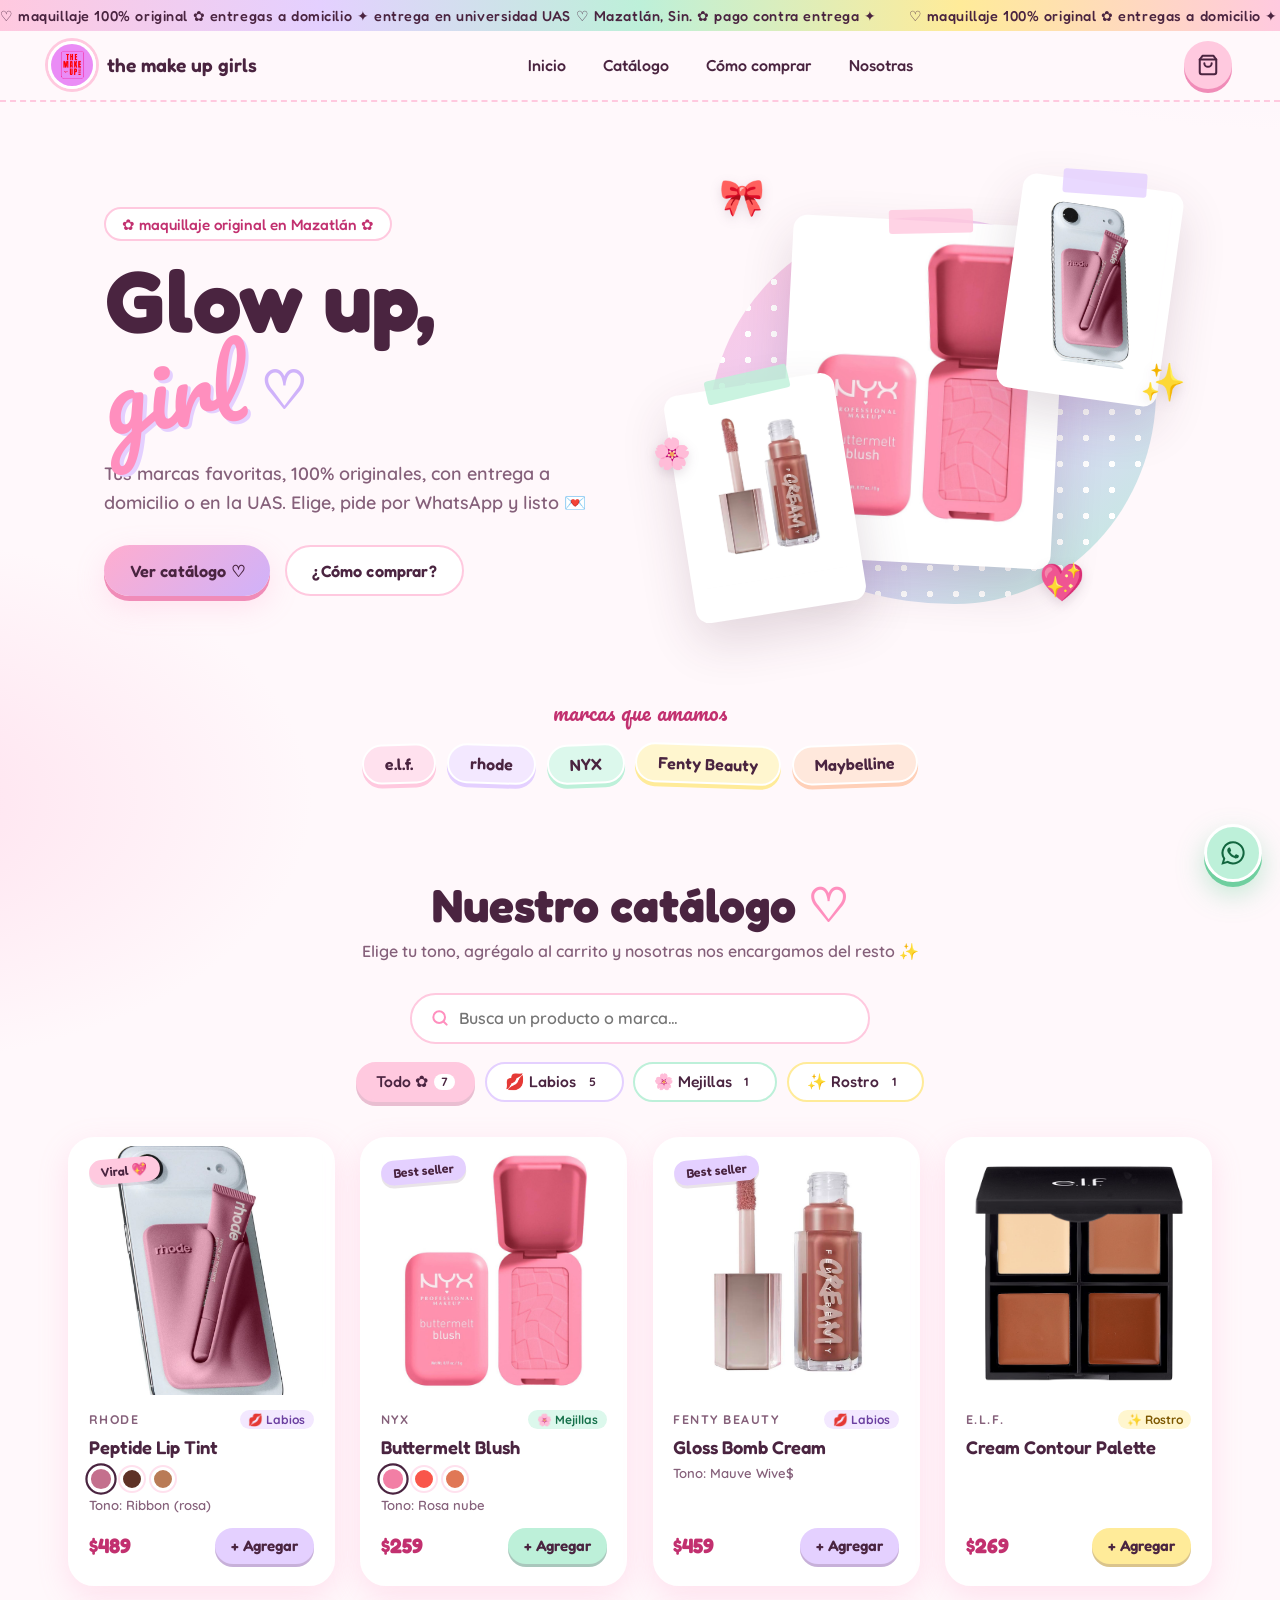
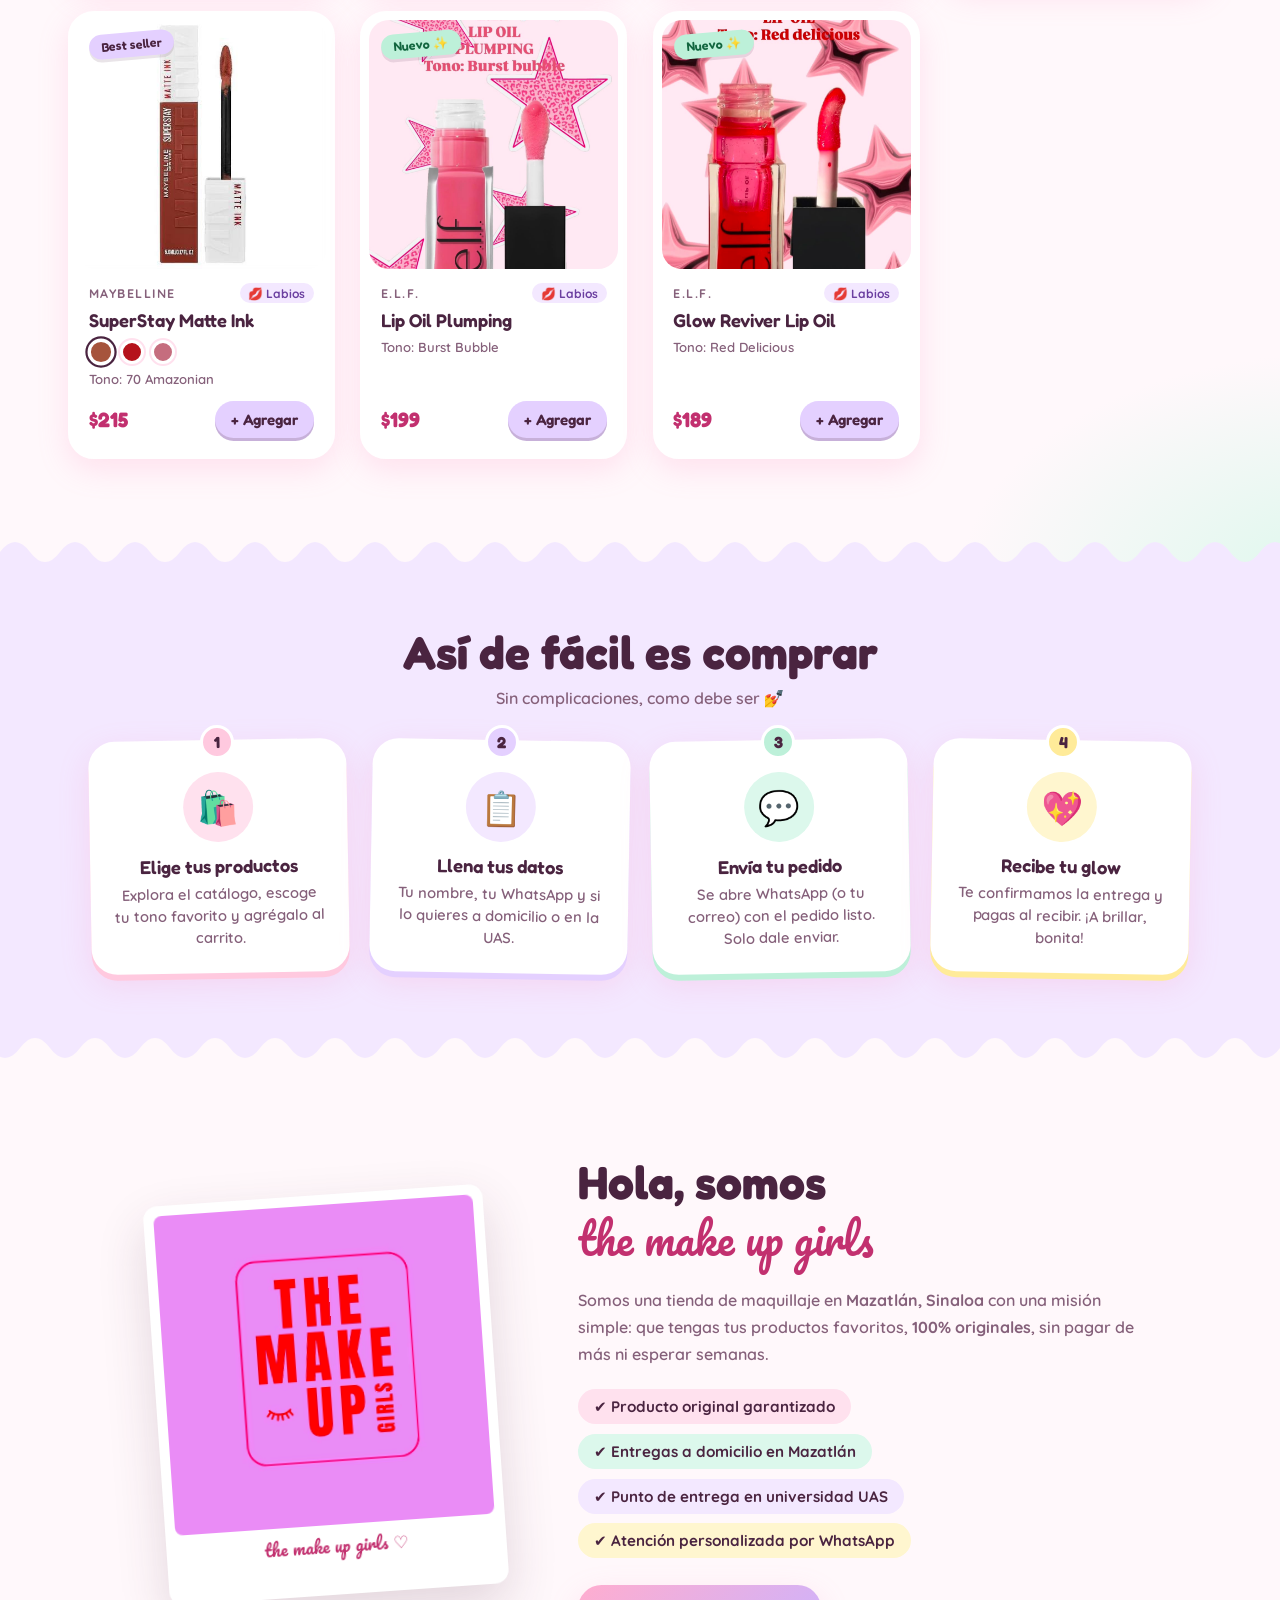
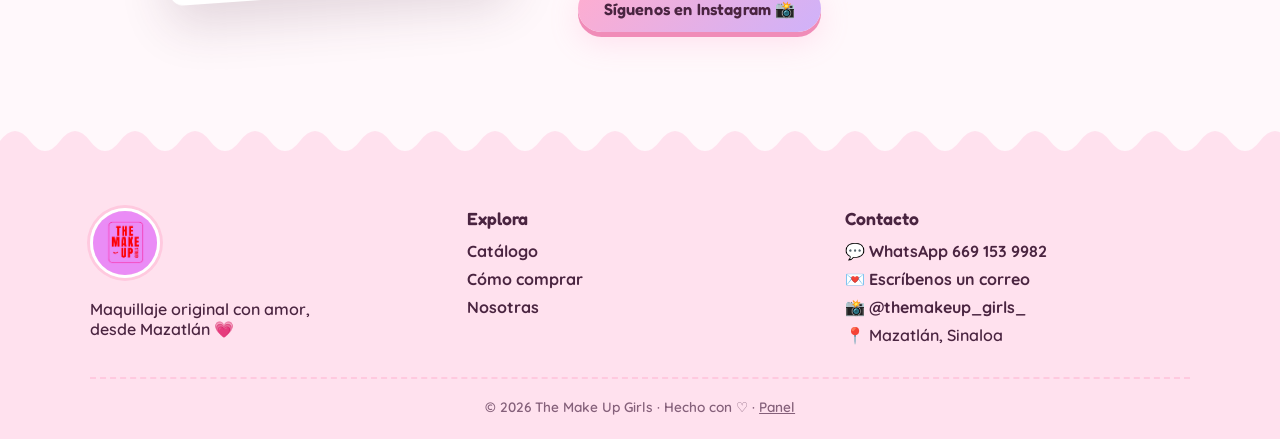
==== commit 5a6612b0: "Panel admin, base de datos gratis y compra por WhatsApp/correo - Supabase (plan gratis) como base de" ====
--- a/index.html
+++ b/index.html
@@ -5,9 +5,12 @@
   <meta name="viewport" content="width=device-width, initial-scale=1.0" />
   <title>The Make Up Girls · Maquillaje original en Mazatlán</title>
   <meta name="description" content="Maquillaje 100% original: NYX, e.l.f., Maybelline, rhode y Fenty Beauty. Entregas a domicilio y en universidad UAS, Mazatlán." />
+  <meta name="theme-color" content="#ffc9df" />
+  <link rel="icon" href="products/logo.jpeg" />
   <link rel="preconnect" href="https://fonts.googleapis.com" />
   <link rel="preconnect" href="https://fonts.gstatic.com" crossorigin />
-  <link href="https://fonts.googleapis.com/css2?family=Anton&family=Quicksand:wght@400;500;600;700&display=swap" rel="stylesheet" />
+  <link href="https://fonts.googleapis.com/css2?family=Fredoka:wght@400;500;600;700&family=Pacifico&family=Quicksand:wght@500;600;700&display=swap" rel="stylesheet" />
+  <link rel="stylesheet" href="css/base.css" />
   <link rel="stylesheet" href="css/styles.css" />
 </head>
 <body>
@@ -15,8 +18,8 @@
   <!-- Barra de anuncios -->
   <div class="announcement">
     <div class="announcement__track">
-      <span>✦ MAQUILLAJE 100% ORIGINAL ✦ ENTREGAS A DOMICILIO ✦ ENTREGA EN UNIVERSIDAD UAS ✦ MAZATLÁN, SIN ✦ PAGO CONTRA ENTREGA ✦</span>
-      <span aria-hidden="true">✦ MAQUILLAJE 100% ORIGINAL ✦ ENTREGAS A DOMICILIO ✦ ENTREGA EN UNIVERSIDAD UAS ✦ MAZATLÁN, SIN ✦ PAGO CONTRA ENTREGA ✦</span>
+      <span>♡ maquillaje 100% original ✿ entregas a domicilio ✦ entrega en universidad UAS ♡ Mazatlán, Sin. ✿ pago contra entrega ✦</span>
+      <span aria-hidden="true">♡ maquillaje 100% original ✿ entregas a domicilio ✦ entrega en universidad UAS ♡ Mazatlán, Sin. ✿ pago contra entrega ✦</span>
     </div>
   </div>
 
@@ -34,126 +37,138 @@
     </nav>
     <div class="header__actions">
       <button class="cart-btn" id="cartOpenBtn" aria-label="Abrir carrito">
-        <svg viewBox="0 0 24 24" fill="none" stroke="currentColor" stroke-width="2" stroke-linecap="round" stroke-linejoin="round" width="22" height="22"><path d="M6 2 3 6v14a2 2 0 0 0 2 2h14a2 2 0 0 0 2-2V6l-3-4Z"/><path d="M3 6h18"/><path d="M16 10a4 4 0 0 1-8 0"/></svg>
+        <svg viewBox="0 0 24 24" fill="none" stroke="currentColor" stroke-width="2.2" stroke-linecap="round" stroke-linejoin="round" width="22" height="22" aria-hidden="true"><path d="M6 2 3 6v14a2 2 0 0 0 2 2h14a2 2 0 0 0 2-2V6l-3-4Z"/><path d="M3 6h18"/><path d="M16 10a4 4 0 0 1-8 0"/></svg>
         <span class="cart-btn__badge" id="cartBadge" hidden>0</span>
       </button>
-      <button class="menu-btn" id="menuBtn" aria-label="Menú">☰</button>
+      <button class="menu-btn" id="menuBtn" aria-label="Menú" aria-expanded="false">
+        <span></span><span></span><span></span>
+      </button>
     </div>
   </header>
 
   <main>
     <!-- Hero -->
     <section class="hero" id="inicio">
-      <div class="hero__blob hero__blob--1"></div>
-      <div class="hero__blob hero__blob--2"></div>
       <div class="hero__content">
-        <p class="hero__kicker">✧ maquillaje original en Mazatlán ✧</p>
-        <h1 class="hero__title">GLOW UP,<br /><span>GIRL</span> <span class="hero__wink">҉</span></h1>
+        <p class="hero__kicker">✿ maquillaje original en Mazatlán ✿</p>
+        <h1 class="hero__title">
+          Glow up,
+          <span class="hero__nowrap"><span class="hero__script">girl</span><span class="hero__heart" aria-hidden="true">♡</span></span>
+        </h1>
         <p class="hero__sub">
-          Tus marcas favoritas — rhode, NYX, e.l.f., Maybelline y Fenty Beauty —
-          100% originales y con entrega a domicilio o en la UAS. 💌
+          Tus marcas favoritas, 100% originales, con entrega a domicilio o en la UAS.
+          Elige, pide por WhatsApp y listo 💌
         </p>
         <div class="hero__cta">
           <a href="#catalogo" class="btn btn--primary">Ver catálogo ♡</a>
           <a href="#proceso" class="btn btn--ghost">¿Cómo comprar?</a>
         </div>
       </div>
-      <div class="hero__visual">
-        <div class="hero__card hero__card--main">
+      <div class="hero__visual" id="heroVisual">
+        <figure class="polaroid polaroid--main tint-pink">
           <img src="products/p2.jpeg" alt="NYX Buttermelt Blush" />
-        </div>
-        <div class="hero__card hero__card--float1">
+        </figure>
+        <figure class="polaroid polaroid--left tint-mint">
           <img src="products/p8.jpeg" alt="e.l.f. Lip Oil" />
-        </div>
-        <div class="hero__card hero__card--float2">
+        </figure>
+        <figure class="polaroid polaroid--right tint-lilac">
           <img src="products/p1.jpeg" alt="rhode Peptide Lip Tint" />
-        </div>
-        <span class="hero__sparkle hero__sparkle--1">✦</span>
-        <span class="hero__sparkle hero__sparkle--2">✧</span>
-        <span class="hero__sparkle hero__sparkle--3">♡</span>
+        </figure>
+        <span class="sticker sticker--1" aria-hidden="true">🎀</span>
+        <span class="sticker sticker--2" aria-hidden="true">✨</span>
+        <span class="sticker sticker--3" aria-hidden="true">💖</span>
+        <span class="sticker sticker--4" aria-hidden="true">🌸</span>
       </div>
     </section>
 
     <!-- Marcas -->
     <section class="brands">
       <p class="brands__label">marcas que amamos</p>
-      <div class="brands__list">
-        <span class="brands__pill">rhode</span>
-        <span class="brands__pill">NYX</span>
-        <span class="brands__pill">e.l.f.</span>
-        <span class="brands__pill">Maybelline</span>
-        <span class="brands__pill">Fenty Beauty</span>
-        <span class="brands__pill">Rare Beauty</span>
+      <div class="brands__list" id="brandsList">
+        <span class="brands__pill tint-pink">rhode</span>
+        <span class="brands__pill tint-lilac">NYX</span>
+        <span class="brands__pill tint-mint">e.l.f.</span>
+        <span class="brands__pill tint-butter">Maybelline</span>
+        <span class="brands__pill tint-peach">Fenty Beauty</span>
       </div>
     </section>
 
     <!-- Catálogo -->
     <section class="catalog" id="catalogo">
       <div class="section-head">
-        <h2 class="section-head__title">Nuestro catálogo</h2>
+        <h2 class="section-head__title">Nuestro catálogo <span class="deco">♡</span></h2>
         <p class="section-head__sub">Elige tu tono, agrégalo al carrito y nosotras nos encargamos del resto ✨</p>
       </div>
-      <div class="catalog__filters" id="filters">
-        <button class="chip chip--active" data-filter="todo">Todo</button>
-        <button class="chip" data-filter="labios">Labios 💋</button>
-        <button class="chip" data-filter="mejillas">Mejillas 🌸</button>
-        <button class="chip" data-filter="rostro">Rostro ✨</button>
-      </div>
-      <div class="catalog__grid" id="productGrid"></div>
+      <div class="catalog__tools">
+        <label class="search">
+          <span class="visually-hidden">Buscar</span>
+          <svg viewBox="0 0 24 24" width="20" height="20" fill="none" stroke="currentColor" stroke-width="2.4" stroke-linecap="round" aria-hidden="true"><circle cx="11" cy="11" r="7"/><path d="m20 20-3.5-3.5"/></svg>
+          <input type="search" id="searchInput" placeholder="Busca un producto o marca…" autocomplete="off" />
+        </label>
+        <div class="catalog__filters" id="filters" role="tablist" aria-label="Categorías"></div>
+      </div>
+      <div class="catalog__grid" id="productGrid">
+        <div class="spinner" aria-label="Cargando productos"></div>
+      </div>
     </section>
 
     <!-- Proceso -->
     <section class="process" id="proceso">
-      <div class="section-head">
-        <h2 class="section-head__title">Así de fácil es comprar</h2>
-        <p class="section-head__sub">Sin complicaciones, como debe ser 💅</p>
-      </div>
-      <div class="process__steps">
-        <article class="process__step">
-          <div class="process__icon">🛍️</div>
-          <span class="process__num">1</span>
-          <h3>Elige tus productos</h3>
-          <p>Explora el catálogo, escoge tu tono favorito y agrégalo al carrito.</p>
-        </article>
-        <article class="process__step">
-          <div class="process__icon">📋</div>
-          <span class="process__num">2</span>
-          <h3>Confirma tu pedido</h3>
-          <p>Llena tus datos y elige entrega a domicilio o en la universidad UAS.</p>
-        </article>
-        <article class="process__step">
-          <div class="process__icon">💌</div>
-          <span class="process__num">3</span>
-          <h3>Te contactamos</h3>
-          <p>Te escribimos por Instagram para confirmar y coordinar tu entrega.</p>
-        </article>
-        <article class="process__step">
-          <div class="process__icon">💖</div>
-          <span class="process__num">4</span>
-          <h3>Recibe tu glow</h3>
-          <p>Pagas al recibir tu pedido. ¡Y a brillar, bonita!</p>
-        </article>
+      <div class="process__inner">
+        <div class="section-head">
+          <h2 class="section-head__title">Así de fácil es comprar</h2>
+          <p class="section-head__sub">Sin complicaciones, como debe ser 💅</p>
+        </div>
+        <div class="process__steps">
+          <article class="process__step tint-pink">
+            <span class="process__num">1</span>
+            <div class="process__icon">🛍️</div>
+            <h3>Elige tus productos</h3>
+            <p>Explora el catálogo, escoge tu tono favorito y agrégalo al carrito.</p>
+          </article>
+          <article class="process__step tint-lilac">
+            <span class="process__num">2</span>
+            <div class="process__icon">📋</div>
+            <h3>Llena tus datos</h3>
+            <p>Tu nombre, tu WhatsApp y si lo quieres a domicilio o en la UAS.</p>
+          </article>
+          <article class="process__step tint-mint">
+            <span class="process__num">3</span>
+            <div class="process__icon">💬</div>
+            <h3>Envía tu pedido</h3>
+            <p>Se abre WhatsApp (o tu correo) con el pedido listo. Solo dale enviar.</p>
+          </article>
+          <article class="process__step tint-butter">
+            <span class="process__num">4</span>
+            <div class="process__icon">💖</div>
+            <h3>Recibe tu glow</h3>
+            <p>Te confirmamos la entrega y pagas al recibir. ¡A brillar, bonita!</p>
+          </article>
+        </div>
       </div>
     </section>
 
     <!-- Nosotras -->
     <section class="about" id="nosotras">
       <div class="about__media">
-        <img src="products/logo.jpeg" alt="The Make Up Girls" />
+        <figure class="polaroid tint-lilac">
+          <img src="products/logo.jpeg" alt="The Make Up Girls" />
+          <figcaption>the make up girls ♡</figcaption>
+        </figure>
       </div>
       <div class="about__text">
-        <h2 class="section-head__title">Hola, somos<br />the make up girls ♡</h2>
+        <h2 class="section-head__title">Hola, somos<br /><span class="script">the make up girls</span></h2>
         <p>
           Somos una tienda de maquillaje en <strong>Mazatlán, Sinaloa</strong> con una misión simple:
           que tengas tus productos favoritos, <strong>100% originales</strong>, sin pagar de más ni esperar semanas.
         </p>
         <ul class="about__perks">
-          <li>✔ Producto original garantizado</li>
-          <li>✔ Entregas a domicilio en Mazatlán</li>
-          <li>✔ Punto de entrega en universidad UAS</li>
-          <li>✔ Atención personalizada por DM</li>
+          <li class="tint-pink">✔ Producto original garantizado</li>
+          <li class="tint-mint">✔ Entregas a domicilio en Mazatlán</li>
+          <li class="tint-lilac">✔ Punto de entrega en universidad UAS</li>
+          <li class="tint-butter">✔ Atención personalizada por WhatsApp</li>
         </ul>
-        <a class="btn btn--primary" href="https://www.instagram.com/themakeup_girls_" target="_blank" rel="noopener">Síguenos en Instagram 📸</a>
+        <a class="btn btn--primary" id="instagramBtn" href="https://www.instagram.com/themakeup_girls_" target="_blank" rel="noopener">Síguenos en Instagram 📸</a>
       </div>
     </section>
   </main>
@@ -162,7 +177,7 @@
   <footer class="footer">
     <div class="footer__inner">
       <div class="footer__col footer__col--brand">
-        <img src="products/logo.jpeg" alt="Logo" class="footer__logo" />
+        <img src="products/logo.jpeg" alt="" class="footer__logo" />
         <p>Maquillaje original con amor,<br />desde Mazatlán 💗</p>
       </div>
       <div class="footer__col">
@@ -173,13 +188,19 @@
       </div>
       <div class="footer__col">
         <h4>Contacto</h4>
-        <a href="https://www.instagram.com/themakeup_girls_" target="_blank" rel="noopener">@themakeup_girls_</a>
+        <a id="footerWhatsapp" href="#" target="_blank" rel="noopener">💬 WhatsApp 669 153 9982</a>
+        <a id="footerEmail" href="#">💌 Escríbenos un correo</a>
+        <a id="footerInstagram" href="https://www.instagram.com/themakeup_girls_" target="_blank" rel="noopener">📸 @themakeup_girls_</a>
         <span>📍 Mazatlán, Sinaloa</span>
-        <span>🚚 Domicilio y universidad UAS</span>
-      </div>
-    </div>
-    <p class="footer__note">© 2026 The Make Up Girls · Hecho con ♡</p>
+      </div>
+    </div>
+    <p class="footer__note">© 2026 The Make Up Girls · Hecho con ♡ · <a href="admin.html">Panel</a></p>
   </footer>
+
+  <!-- Botón flotante de WhatsApp -->
+  <a class="wa-float" id="waFloat" href="#" target="_blank" rel="noopener" aria-label="Escríbenos por WhatsApp">
+    <svg viewBox="0 0 24 24" width="28" height="28" fill="currentColor" aria-hidden="true"><path d="M12.04 2a9.9 9.9 0 0 0-8.5 14.98L2 22l5.16-1.5A9.9 9.9 0 1 0 12.04 2Zm0 18.06a8.15 8.15 0 0 1-4.16-1.14l-.3-.18-3.06.89.9-2.98-.2-.31a8.16 8.16 0 1 1 6.82 3.72Zm4.48-6.1c-.25-.12-1.46-.72-1.69-.8-.22-.08-.39-.12-.55.12-.16.25-.63.8-.77.96-.14.17-.28.19-.53.07a6.7 6.7 0 0 1-1.97-1.22 7.4 7.4 0 0 1-1.37-1.7c-.14-.25 0-.38.11-.5.11-.11.25-.29.37-.43.13-.15.17-.25.25-.42.08-.16.04-.31-.02-.43-.06-.12-.55-1.33-.76-1.82-.2-.48-.4-.41-.55-.42h-.47a.9.9 0 0 0-.65.3 2.75 2.75 0 0 0-.86 2.05c0 1.2.88 2.37 1 2.54.12.16 1.73 2.64 4.19 3.7.59.25 1.04.4 1.4.52.59.19 1.12.16 1.55.1.47-.07 1.46-.6 1.66-1.18.21-.58.21-1.07.15-1.18-.06-.1-.22-.16-.47-.29Z"/></svg>
+  </a>
 
   <!-- Overlay -->
   <div class="overlay" id="overlay" hidden></div>
@@ -197,16 +218,19 @@
         <strong id="cartTotal">$0</strong>
       </div>
       <p class="cart__hint">El pago se realiza al recibir tu pedido 💕</p>
-      <button class="btn btn--primary btn--block" id="checkoutBtn">Finalizar pedido ♡</button>
+      <button class="btn btn--primary btn--block" id="checkoutBtn">Comprar ♡</button>
     </div>
   </aside>
 
   <!-- Modal de producto -->
-  <div class="modal" id="productModal" role="dialog" aria-modal="true" hidden>
+  <div class="modal" id="productModal" role="dialog" aria-modal="true" aria-labelledby="pmodalName" hidden>
     <div class="modal__card modal__card--product">
       <button class="icon-btn modal__close" data-close-modal aria-label="Cerrar">✕</button>
       <div class="pmodal__media">
-        <img id="pmodalImg" src="" alt="" />
+        <div class="pmodal__main" id="pmodalMain">
+          <img id="pmodalImg" src="" alt="" />
+        </div>
+        <div class="pmodal__thumbs" id="pmodalThumbs"></div>
       </div>
       <div class="pmodal__info">
         <span class="pmodal__brand" id="pmodalBrand"></span>
@@ -219,12 +243,12 @@
     </div>
   </div>
 
-  <!-- Modal de checkout -->
-  <div class="modal" id="checkoutModal" role="dialog" aria-modal="true" hidden>
+  <!-- Modal de compra -->
+  <div class="modal" id="checkoutModal" role="dialog" aria-modal="true" aria-label="Finalizar compra" hidden>
     <div class="modal__card modal__card--checkout">
       <button class="icon-btn modal__close" data-close-modal aria-label="Cerrar">✕</button>
 
-      <div class="steps" id="checkoutSteps">
+      <div class="steps">
         <span class="steps__dot steps__dot--active" data-step-dot="1">1</span>
         <span class="steps__line"></span>
         <span class="steps__dot" data-step-dot="2">2</span>
@@ -234,7 +258,7 @@
 
       <!-- Paso 1: resumen -->
       <section class="checkout-step" data-step="1">
-        <h3 class="checkout__title">Resumen de tu pedido 🛍️</h3>
+        <h3 class="checkout__title">Tu pedido 🛍️</h3>
         <div class="checkout__summary" id="checkoutSummary"></div>
         <div class="checkout__total">
           <span>Total</span>
@@ -248,48 +272,61 @@
         <h3 class="checkout__title">Tus datos 💌</h3>
         <form id="checkoutForm" novalidate>
           <label class="field">
-            <span>Nombre</span>
-            <input type="text" name="nombre" placeholder="Tu nombre" required />
+            <span>Tu nombre</span>
+            <input type="text" name="name" placeholder="¿Cómo te llamas?" autocomplete="name" maxlength="80" required />
           </label>
           <label class="field">
-            <span>Instagram</span>
-            <input type="text" name="instagram" placeholder="@tu_usuario" required />
+            <span>Tu WhatsApp</span>
+            <input type="tel" name="phone" placeholder="10 dígitos, ej. 669 123 4567" autocomplete="tel" inputmode="tel" maxlength="20" required />
+            <small>Para confirmarte tu pedido y la entrega.</small>
           </label>
-          <fieldset class="field field--radio">
-            <span>Tipo de entrega</span>
-            <label><input type="radio" name="entrega" value="Domicilio (Mazatlán)" checked /> 🏠 A domicilio</label>
-            <label><input type="radio" name="entrega" value="Universidad UAS" /> 🎓 Universidad UAS</label>
+          <label class="field">
+            <span>Instagram <small>(opcional)</small></span>
+            <input type="text" name="instagram" placeholder="@tu_usuario" maxlength="60" />
+          </label>
+          <fieldset class="field">
+            <legend>¿Dónde lo recibes?</legend>
+            <div class="radio-cards">
+              <label class="radio-card"><input type="radio" name="delivery" value="A domicilio (Mazatlán)" checked /> 🏠 A domicilio</label>
+              <label class="radio-card"><input type="radio" name="delivery" value="Universidad UAS" /> 🎓 En la UAS</label>
+            </div>
           </fieldset>
           <label class="field">
-            <span>Notas (opcional)</span>
-            <textarea name="notas" rows="2" placeholder="Colonia, horario, referencias..."></textarea>
+            <span>Dirección o notas <small>(opcional)</small></span>
+            <textarea name="notes" rows="2" maxlength="500" placeholder="Colonia, calle, horario, referencias…"></textarea>
           </label>
-          <div class="checkout__nav">
-            <button type="button" class="btn btn--ghost" id="backStep1">← Volver</button>
-            <button type="submit" class="btn btn--primary">Confirmar pedido ♡</button>
+          <p class="field-error" id="checkoutError" hidden></p>
+          <div class="checkout__send">
+            <button type="submit" name="via" value="whatsapp" class="btn btn--whatsapp btn--block">
+              <svg viewBox="0 0 24 24" width="22" height="22" fill="currentColor" aria-hidden="true"><path d="M12.04 2a9.9 9.9 0 0 0-8.5 14.98L2 22l5.16-1.5A9.9 9.9 0 1 0 12.04 2Zm0 18.06a8.15 8.15 0 0 1-4.16-1.14l-.3-.18-3.06.89.9-2.98-.2-.31a8.16 8.16 0 1 1 6.82 3.72Zm4.48-6.1c-.25-.12-1.46-.72-1.69-.8-.22-.08-.39-.12-.55.12-.16.25-.63.8-.77.96-.14.17-.28.19-.53.07a6.7 6.7 0 0 1-1.97-1.22 7.4 7.4 0 0 1-1.37-1.7c-.14-.25 0-.38.11-.5.11-.11.25-.29.37-.43.13-.15.17-.25.25-.42.08-.16.04-.31-.02-.43-.06-.12-.55-1.33-.76-1.82-.2-.48-.4-.41-.55-.42h-.47a.9.9 0 0 0-.65.3 2.75 2.75 0 0 0-.86 2.05c0 1.2.88 2.37 1 2.54.12.16 1.73 2.64 4.19 3.7.59.25 1.04.4 1.4.52.59.19 1.12.16 1.55.1.47-.07 1.46-.6 1.66-1.18.21-.58.21-1.07.15-1.18-.06-.1-.22-.16-.47-.29Z"/></svg>
+              Comprar por WhatsApp
+            </button>
+            <button type="submit" name="via" value="correo" class="btn btn--ghost btn--block">💌 Prefiero enviarlo por correo</button>
           </div>
+          <button type="button" class="link-btn" id="backStep1">← Volver al resumen</button>
         </form>
       </section>
 
-      <!-- Paso 3: confirmación -->
+      <!-- Paso 3: enviado -->
       <section class="checkout-step checkout-step--done" data-step="3" hidden>
         <div class="checkout__party">🎀</div>
-        <h3 class="checkout__title">¡Pedido registrado!</h3>
+        <h3 class="checkout__title">¡Pedido listo, <span id="orderName"></span>!</h3>
         <p class="checkout__orderid">Pedido <strong id="orderId"></strong></p>
-        <p class="checkout__donetext">
-          Gracias, <strong id="orderName"></strong> 💖<br />
-          Te escribiremos por Instagram a <strong id="orderIg"></strong> para
-          confirmar tu entrega. El pago es al recibir.
-        </p>
-        <p class="checkout__demo">* Demo: esta tienda aún no procesa compras reales.</p>
+        <p class="checkout__donetext" id="orderDoneText"></p>
+        <p class="checkout__warn" id="orderWarn" hidden></p>
+        <div class="checkout__resend">
+          <a class="btn btn--whatsapp btn--block" id="resendWhatsapp" href="#" target="_blank" rel="noopener">Abrir WhatsApp con mi pedido</a>
+          <a class="btn btn--ghost btn--block" id="resendEmail" href="#">💌 Enviar por correo</a>
+          <button type="button" class="link-btn" id="copyOrder">Copiar el texto del pedido</button>
+        </div>
         <button class="btn btn--primary btn--block" id="doneBtn">Seguir viendo el catálogo ✨</button>
       </section>
     </div>
   </div>
 
   <!-- Toast -->
-  <div class="toast" id="toast" role="status"></div>
-
-  <script src="js/app.js"></script>
+  <div class="toast" id="toast" role="status" aria-live="polite"></div>
+
+  <script type="module" src="js/app.js"></script>
 </body>
 </html>
--- a/css/base.css
+++ b/css/base.css
@@ -0,0 +1,351 @@
+/* ============================================
+   The Make Up Girls — base compartida (tienda + panel)
+   Paleta pastel: rosa, lila, menta, mantequilla, durazno y cielo,
+   con texto ciruela para que todo se lea bien.
+   ============================================ */
+
+:root {
+  --bg: #fff8fb;
+  --cream: #fffafc;
+  --white: #ffffff;
+
+  --pink-50: #fff2f8;
+  --pink-100: #ffe1ee;
+  --pink-200: #ffc9df;
+  --pink-300: #ffadcf;
+  --pink-400: #ff8fbe;
+  --pink-shadow: #f08cb8;
+  --lilac-100: #f3e8ff;
+  --lilac-200: #e4d0ff;
+  --lilac-300: #cfb2fa;
+  --mint-100: #dcf8ec;
+  --mint-200: #bdf0d9;
+  --mint-300: #94e3bf;
+  --mint-ink: #12663f;
+  --butter-100: #fff6cf;
+  --butter-200: #ffeb99;
+  --peach-100: #ffe8dc;
+  --peach-200: #ffd0b8;
+  --sky-100: #e3f2ff;
+  --sky-200: #c4e2ff;
+
+  --berry: #c2306f;   /* precios y acentos (buen contraste sobre blanco) */
+  --ink: #4a2440;     /* texto principal: ciruela */
+  --ink-soft: #85607a;
+  --danger: #c0264b;
+
+  --radius: 26px;
+  --radius-sm: 16px;
+  --shadow: 0 10px 30px rgba(255, 143, 190, 0.22);
+  --shadow-lg: 0 20px 50px rgba(74, 36, 64, 0.16);
+
+  --font-display: "Fredoka", "Quicksand", sans-serif;
+  --font-script: "Pacifico", cursive;
+  --font-body: "Quicksand", system-ui, sans-serif;
+}
+
+/* Tintes pastel: cada categoría / tarjeta toma uno */
+.tint-pink   { --tint: #ffe1ee; --tint-strong: #ffc9df; --tint-ink: #a3245e; }
+.tint-lilac  { --tint: #f3e8ff; --tint-strong: #e4d0ff; --tint-ink: #6b3fa0; }
+.tint-mint   { --tint: #dcf8ec; --tint-strong: #bdf0d9; --tint-ink: #15704a; }
+.tint-butter { --tint: #fff6cf; --tint-strong: #ffeb99; --tint-ink: #7d5800; }
+.tint-peach  { --tint: #ffe8dc; --tint-strong: #ffd0b8; --tint-ink: #a4461d; }
+.tint-sky    { --tint: #e3f2ff; --tint-strong: #c4e2ff; --tint-ink: #1f5d99; }
+
+* { margin: 0; padding: 0; box-sizing: border-box; }
+[hidden] { display: none !important; }
+html { scroll-behavior: smooth; -webkit-text-size-adjust: 100%; }
+
+body {
+  font-family: var(--font-body);
+  font-weight: 500;
+  color: var(--ink);
+  background: var(--bg);
+  overflow-x: hidden;
+}
+
+img { max-width: 100%; display: block; }
+button, input, select, textarea { font: inherit; color: inherit; }
+a { color: var(--berry); }
+
+:focus-visible {
+  outline: 3px solid var(--lilac-300);
+  outline-offset: 2px;
+}
+
+/* ---------- Botones "caramelo" ---------- */
+.btn {
+  display: inline-flex;
+  align-items: center;
+  justify-content: center;
+  gap: 0.5rem;
+  padding: 0.85rem 1.6rem;
+  border: none;
+  border-radius: 999px;
+  font-family: var(--font-display);
+  font-weight: 600;
+  font-size: 1.02rem;
+  letter-spacing: 0.01em;
+  cursor: pointer;
+  text-decoration: none;
+  text-align: center;
+  color: var(--ink);
+  transition: transform 0.15s ease, box-shadow 0.15s ease, background 0.2s ease, translate 0.1s ease;
+}
+.btn:disabled { opacity: 0.55; cursor: not-allowed; }
+.btn--primary {
+  background: linear-gradient(135deg, var(--pink-300) 0%, var(--lilac-300) 100%);
+  box-shadow: 0 5px 0 var(--pink-shadow), var(--shadow);
+}
+.btn--primary:not(:disabled):hover { transform: translateY(-2px); }
+.btn--primary:not(:disabled):active { translate: 0 3px; box-shadow: 0 2px 0 var(--pink-shadow); }
+.btn--whatsapp {
+  background: linear-gradient(135deg, var(--mint-200), var(--mint-300));
+  color: var(--mint-ink);
+  box-shadow: 0 5px 0 #6fcf9f, 0 10px 26px rgba(80, 200, 140, 0.25);
+}
+.btn--whatsapp:not(:disabled):hover { transform: translateY(-2px); }
+.btn--whatsapp:not(:disabled):active { translate: 0 3px; box-shadow: 0 2px 0 #6fcf9f; }
+.btn--ghost {
+  background: var(--white);
+  border: 2px solid var(--pink-200);
+}
+.btn--ghost:not(:disabled):hover { border-color: var(--pink-400); transform: translateY(-2px); }
+.btn--danger { background: #ffe0e6; color: var(--danger); }
+.btn--danger:not(:disabled):hover { background: #ffc9d4; }
+.btn--sm { padding: 0.5rem 1rem; font-size: 0.9rem; }
+.btn--block { width: 100%; }
+.btn svg { flex-shrink: 0; }
+
+.icon-btn {
+  display: inline-grid;
+  place-items: center;
+  border: none;
+  background: var(--lilac-100);
+  color: var(--ink);
+  width: 38px;
+  height: 38px;
+  border-radius: 50%;
+  cursor: pointer;
+  font-size: 1rem;
+  transition: background 0.2s ease, transform 0.2s ease;
+}
+.icon-btn:hover { background: var(--pink-100); transform: rotate(90deg); }
+
+.link-btn {
+  display: block;
+  width: fit-content;
+  margin: 0.9rem auto 0;
+  border: none;
+  background: none;
+  color: var(--ink-soft);
+  font-weight: 700;
+  cursor: pointer;
+  text-decoration: underline;
+  text-decoration-color: var(--pink-300);
+  text-underline-offset: 4px;
+}
+.link-btn:hover { color: var(--berry); }
+
+/* ---------- Chips ---------- */
+.chip {
+  display: inline-flex;
+  align-items: center;
+  gap: 0.35rem;
+  padding: 0.55rem 1.15rem;
+  border-radius: 999px;
+  border: 2px solid var(--tint-strong, var(--pink-200));
+  background: var(--white);
+  font-family: var(--font-display);
+  font-weight: 500;
+  font-size: 0.98rem;
+  cursor: pointer;
+  transition: transform 0.15s ease, background 0.2s ease;
+}
+.chip:hover { transform: translateY(-2px) rotate(-1deg); background: var(--tint, var(--pink-50)); }
+.chip--active,
+.chip--active:hover {
+  background: var(--tint-strong, var(--pink-200));
+  border-color: var(--tint-strong, var(--pink-200));
+  box-shadow: 0 4px 0 color-mix(in srgb, var(--tint-strong, var(--pink-200)) 70%, var(--ink) 12%);
+}
+.chip__count {
+  font-family: var(--font-body);
+  font-size: 0.75rem;
+  font-weight: 700;
+  background: var(--white);
+  border-radius: 999px;
+  padding: 0.05rem 0.45rem;
+}
+
+/* ---------- Stickers / badges ---------- */
+.badge {
+  display: inline-block;
+  font-family: var(--font-display);
+  font-size: 0.78rem;
+  font-weight: 600;
+  padding: 0.3rem 0.75rem;
+  border-radius: 999px;
+  background: var(--pink-200);
+  color: var(--ink);
+  white-space: nowrap;
+}
+.badge--pink { background: var(--pink-200); }
+.badge--lilac { background: var(--lilac-200); }
+.badge--mint { background: var(--mint-200); color: var(--mint-ink); }
+.badge--butter { background: var(--butter-200); color: #6b4b00; }
+.badge--peach { background: var(--peach-200); }
+.badge--gray { background: #eee6ec; color: var(--ink-soft); }
+
+/* ---------- Formularios ---------- */
+.field { display: grid; gap: 0.35rem; margin-bottom: 0.95rem; border: none; min-width: 0; }
+.field > span, .field > legend, .field > label {
+  font-family: var(--font-display);
+  font-weight: 500;
+  font-size: 0.95rem;
+}
+.field small, .field-hint { color: var(--ink-soft); font-size: 0.8rem; font-weight: 600; }
+.input,
+.field input[type="text"],
+.field input[type="tel"],
+.field input[type="email"],
+.field input[type="password"],
+.field input[type="number"],
+.field input[type="search"],
+.field select,
+.field textarea {
+  width: 100%;
+  border: 2px solid var(--pink-100);
+  border-radius: var(--radius-sm);
+  padding: 0.75rem 1rem;
+  font-weight: 600;
+  font-size: 1rem;
+  background: var(--white);
+  outline: none;
+  transition: border-color 0.2s ease, box-shadow 0.2s ease;
+  resize: vertical;
+}
+.input:focus,
+.field input:focus,
+.field select:focus,
+.field textarea:focus {
+  border-color: var(--pink-300);
+  box-shadow: 0 0 0 4px var(--pink-50);
+}
+.field .invalid, .input.invalid { border-color: var(--danger); }
+.field-error { color: var(--danger); font-size: 0.85rem; font-weight: 700; }
+
+.radio-cards { display: grid; grid-template-columns: repeat(auto-fit, minmax(150px, 1fr)); gap: 0.6rem; }
+.radio-card {
+  display: flex;
+  align-items: center;
+  gap: 0.55rem;
+  padding: 0.75rem 0.9rem;
+  border: 2px solid var(--pink-100);
+  border-radius: var(--radius-sm);
+  background: var(--white);
+  font-weight: 700;
+  cursor: pointer;
+  transition: border-color 0.2s ease, background 0.2s ease;
+}
+.radio-card:has(input:checked) { border-color: var(--pink-300); background: var(--pink-50); }
+.radio-card input { accent-color: var(--pink-400); width: 18px; height: 18px; }
+
+/* ---------- Overlay + modales ---------- */
+.overlay {
+  position: fixed;
+  inset: 0;
+  background: rgba(74, 36, 64, 0.35);
+  backdrop-filter: blur(4px);
+  z-index: 90;
+  opacity: 0;
+  transition: opacity 0.25s ease;
+}
+.overlay.show { opacity: 1; }
+
+.modal {
+  position: fixed;
+  inset: 0;
+  z-index: 110;
+  display: grid;
+  place-items: center;
+  padding: 1rem;
+  pointer-events: none;
+}
+.modal__card {
+  position: relative;
+  pointer-events: auto;
+  background: var(--cream);
+  border-radius: var(--radius);
+  box-shadow: var(--shadow-lg);
+  border: 3px solid var(--white);
+  width: min(760px, 100%);
+  max-height: 92dvh;
+  overflow-y: auto;
+  animation: modalIn 0.3s cubic-bezier(0.22, 1, 0.36, 1);
+}
+@keyframes modalIn {
+  from { opacity: 0; transform: translateY(24px) scale(0.97); }
+}
+.modal__close { position: absolute; top: 14px; right: 14px; z-index: 2; }
+
+/* ---------- Toast ---------- */
+.toast {
+  position: fixed;
+  bottom: 24px;
+  left: 50%;
+  translate: -50% 20px;
+  max-width: calc(100vw - 32px);
+  background: var(--white);
+  color: var(--ink);
+  border: 2px solid var(--pink-200);
+  padding: 0.8rem 1.4rem;
+  border-radius: 999px;
+  font-weight: 700;
+  font-size: 0.95rem;
+  text-align: center;
+  box-shadow: var(--shadow-lg);
+  opacity: 0;
+  pointer-events: none;
+  transition: opacity 0.25s ease, translate 0.25s ease;
+  z-index: 130;
+}
+.toast.show { opacity: 1; translate: -50% 0; }
+.toast--error { border-color: #ffb3c2; background: #fff0f3; color: var(--danger); }
+
+/* ---------- Varios ---------- */
+.spinner {
+  width: 34px;
+  height: 34px;
+  border-radius: 50%;
+  border: 4px solid var(--pink-100);
+  border-top-color: var(--pink-400);
+  animation: spin 0.8s linear infinite;
+  margin: 2rem auto;
+}
+@keyframes spin { to { transform: rotate(360deg); } }
+
+.empty {
+  text-align: center;
+  color: var(--ink-soft);
+  font-weight: 600;
+  padding: 2.5rem 1rem;
+}
+.empty .big { font-size: 2.8rem; display: block; margin-bottom: 0.6rem; }
+
+.visually-hidden {
+  position: absolute !important;
+  width: 1px; height: 1px;
+  overflow: hidden;
+  clip: rect(0 0 0 0);
+  white-space: nowrap;
+}
+
+@media (prefers-reduced-motion: reduce) {
+  *, *::before, *::after {
+    animation-duration: 0.01ms !important;
+    animation-iteration-count: 1 !important;
+    transition-duration: 0.01ms !important;
+    scroll-behavior: auto !important;
+  }
+}
--- a/css/styles.css
+++ b/css/styles.css
@@ -1,68 +1,37 @@
 /* ============================================
-   The Make Up Girls — paleta desde el logo:
-   rojo #ED1B2A · rosa fuerte #E36FC4 · lila #DD90F0
-   y tonos de producto: coral, terracota, nude
+   The Make Up Girls — tienda
+   Look pastel, girly & happy: polaroids, stickers,
+   lunares, olas y botones tipo caramelo.
+   (tokens, botones y modales viven en base.css)
    ============================================ */
 
-:root {
-  --red: #ed1b2a;
-  --red-dark: #c31220;
-  --pink-hot: #e36fc4;
-  --pink: #f27fa5;
-  --pink-soft: #ffd3e4;
-  --lilac: #dd90f0;
-  --lilac-soft: #f6e7fb;
-  --coral: #f9564a;
-  --terracotta: #c1663f;
-  --nude: #a96e5b;
-  --cream: #fff7f2;
-  --ink: #3d2233;
-  --ink-soft: #7a5a6e;
-  --white: #ffffff;
-
-  --radius: 22px;
-  --radius-sm: 14px;
-  --shadow: 0 10px 30px rgba(227, 111, 196, 0.18);
-  --shadow-strong: 0 18px 44px rgba(61, 34, 51, 0.22);
-
-  --font-display: "Anton", sans-serif;
-  --font-body: "Quicksand", sans-serif;
-}
-
-* { margin: 0; padding: 0; box-sizing: border-box; }
-
-[hidden] { display: none !important; }
-
-html { scroll-behavior: smooth; }
-
 body {
-  font-family: var(--font-body);
-  color: var(--ink);
   background:
-    radial-gradient(1200px 600px at 90% -10%, var(--lilac-soft) 0%, transparent 60%),
-    radial-gradient(900px 500px at -10% 30%, var(--pink-soft) 0%, transparent 55%),
-    var(--cream);
-  overflow-x: hidden;
-}
-
-img { max-width: 100%; display: block; }
+    radial-gradient(900px 520px at 100% -5%, var(--lilac-100) 0%, transparent 60%),
+    radial-gradient(800px 480px at -10% 22%, var(--pink-100) 0%, transparent 55%),
+    radial-gradient(700px 420px at 105% 60%, var(--mint-100) 0%, transparent 55%),
+    var(--bg);
+}
+
+.script { font-family: var(--font-script); font-weight: 400; text-transform: none; color: var(--berry); }
 
 /* ---------- Barra de anuncios ---------- */
 .announcement {
-  background: var(--red);
-  color: var(--white);
+  background: linear-gradient(90deg, var(--pink-200), var(--lilac-200), var(--mint-200), var(--butter-200), var(--pink-200));
+  color: var(--ink);
   overflow: hidden;
-  font-weight: 700;
-  font-size: 0.78rem;
-  letter-spacing: 0.14em;
+  font-family: var(--font-display);
+  font-weight: 500;
+  font-size: 0.9rem;
+  letter-spacing: 0.04em;
 }
 .announcement__track {
   display: flex;
   width: max-content;
-  animation: marquee 22s linear infinite;
+  animation: marquee 28s linear infinite;
 }
 .announcement__track span {
-  padding: 8px 0;
+  padding: 7px 0;
   white-space: nowrap;
   padding-right: 2rem;
 }
@@ -80,10 +49,10 @@
   align-items: center;
   justify-content: space-between;
   gap: 1rem;
-  padding: 0.7rem clamp(1rem, 5vw, 3rem);
-  background: rgba(255, 247, 242, 0.85);
-  backdrop-filter: blur(12px);
-  border-bottom: 2px solid var(--pink-soft);
+  padding: 0.65rem clamp(1rem, 5vw, 3rem);
+  background: rgba(255, 248, 251, 0.85);
+  backdrop-filter: blur(14px);
+  border-bottom: 2px dashed var(--pink-200);
 }
 .header__brand {
   display: flex;
@@ -92,179 +61,139 @@
   text-decoration: none;
 }
 .header__logo {
-  width: 46px;
-  height: 46px;
+  width: 48px;
+  height: 48px;
   border-radius: 50%;
   object-fit: cover;
-  border: 2px solid var(--pink-hot);
+  border: 3px solid var(--white);
+  box-shadow: 0 0 0 3px var(--pink-200);
 }
 .header__name {
   font-family: var(--font-display);
-  font-size: 1.15rem;
-  letter-spacing: 0.04em;
-  color: var(--red);
-  text-transform: uppercase;
-}
-.header__nav {
-  display: flex;
-  gap: 1.6rem;
-}
+  font-weight: 600;
+  font-size: 1.2rem;
+  color: var(--ink);
+}
+.header__nav { display: flex; gap: 0.4rem; }
 .header__nav a {
   text-decoration: none;
   color: var(--ink);
-  font-weight: 700;
-  font-size: 0.95rem;
-  position: relative;
-}
-.header__nav a::after {
-  content: "";
-  position: absolute;
-  left: 0; right: 100%;
-  bottom: -5px;
-  height: 3px;
-  border-radius: 3px;
-  background: linear-gradient(90deg, var(--pink-hot), var(--lilac));
-  transition: right 0.25s ease;
-}
-.header__nav a:hover::after { right: 0; }
+  font-family: var(--font-display);
+  font-weight: 500;
+  font-size: 1rem;
+  padding: 0.45rem 0.95rem;
+  border-radius: 999px;
+  transition: background 0.2s ease;
+}
+.header__nav a:hover { background: var(--pink-100); }
 .header__actions { display: flex; align-items: center; gap: 0.6rem; }
 
 .cart-btn {
   position: relative;
   display: grid;
   place-items: center;
+  width: 48px;
+  height: 48px;
+  border: none;
+  border-radius: 50%;
+  background: var(--pink-200);
+  color: var(--ink);
+  cursor: pointer;
+  box-shadow: 0 4px 0 var(--pink-shadow);
+  transition: transform 0.2s ease;
+}
+.cart-btn:hover { transform: scale(1.07) rotate(-6deg); }
+.cart-btn__badge {
+  position: absolute;
+  top: -5px;
+  right: -5px;
+  min-width: 22px;
+  height: 22px;
+  padding: 0 6px;
+  display: grid;
+  place-items: center;
+  border-radius: 999px;
+  background: var(--berry);
+  color: var(--white);
+  font-size: 0.72rem;
+  font-weight: 700;
+  border: 2px solid var(--white);
+}
+.cart-btn__badge.pop { animation: pop 0.35s ease; }
+@keyframes pop { 50% { transform: scale(1.45); } }
+
+.menu-btn {
+  display: none;
   width: 46px;
   height: 46px;
   border: none;
   border-radius: 50%;
-  background: var(--pink-hot);
-  color: var(--white);
+  background: var(--lilac-100);
   cursor: pointer;
-  transition: transform 0.2s ease, background 0.2s ease;
-}
-.cart-btn:hover { transform: scale(1.08) rotate(-4deg); background: var(--red); }
-.cart-btn__badge {
-  position: absolute;
-  top: -4px;
-  right: -4px;
-  min-width: 20px;
-  height: 20px;
-  padding: 0 5px;
-  display: grid;
-  place-items: center;
-  border-radius: 999px;
-  background: var(--red);
-  color: var(--white);
-  font-size: 0.7rem;
-  font-weight: 700;
-  border: 2px solid var(--cream);
-}
-.cart-btn__badge.pop { animation: pop 0.35s ease; }
-@keyframes pop {
-  50% { transform: scale(1.45); }
-}
-
-.menu-btn {
-  display: none;
-  border: none;
-  background: none;
-  font-size: 1.5rem;
-  color: var(--ink);
-  cursor: pointer;
-}
-
-/* ---------- Botones ---------- */
-.btn {
-  display: inline-block;
-  padding: 0.85rem 1.7rem;
-  border: none;
-  border-radius: 999px;
-  font-family: var(--font-body);
-  font-weight: 700;
-  font-size: 1rem;
-  cursor: pointer;
-  text-decoration: none;
-  text-align: center;
-  transition: transform 0.2s ease, box-shadow 0.2s ease, background 0.2s ease;
-}
-.btn--primary {
-  background: linear-gradient(120deg, var(--red) 0%, var(--pink-hot) 100%);
-  color: var(--white);
-  box-shadow: var(--shadow);
-}
-.btn--primary:hover { transform: translateY(-2px); box-shadow: var(--shadow-strong); }
-.btn--ghost {
-  background: var(--white);
-  color: var(--ink);
-  border: 2px solid var(--pink-soft);
-}
-.btn--ghost:hover { border-color: var(--pink-hot); transform: translateY(-2px); }
-.btn--block { width: 100%; }
-
-.icon-btn {
-  border: none;
-  background: var(--lilac-soft);
-  color: var(--ink);
-  width: 36px;
-  height: 36px;
-  border-radius: 50%;
-  cursor: pointer;
-  font-size: 1rem;
-  transition: background 0.2s ease, transform 0.2s ease;
-}
-.icon-btn:hover { background: var(--pink-soft); transform: rotate(90deg); }
+  padding: 0 12px;
+  flex-direction: column;
+  justify-content: center;
+  gap: 4px;
+}
+.menu-btn span { display: block; height: 3px; border-radius: 3px; background: var(--ink); }
 
 /* ---------- Hero ---------- */
 .hero {
   position: relative;
   display: grid;
-  grid-template-columns: 1.1fr 1fr;
+  grid-template-columns: 1.05fr 1fr;
   align-items: center;
   gap: 2rem;
-  padding: clamp(2.5rem, 7vw, 5.5rem) clamp(1rem, 6vw, 4rem);
+  padding: clamp(2.5rem, 7vw, 5rem) clamp(1rem, 6vw, 4rem) clamp(2rem, 5vw, 3.5rem);
   max-width: 1200px;
   margin: 0 auto;
 }
-.hero__blob {
-  position: absolute;
-  border-radius: 50%;
-  filter: blur(60px);
-  opacity: 0.55;
-  z-index: -1;
-}
-.hero__blob--1 {
-  width: 420px; height: 420px;
-  background: var(--lilac);
-  top: -80px; right: -60px;
-}
-.hero__blob--2 {
-  width: 340px; height: 340px;
-  background: var(--pink);
-  bottom: -100px; left: -80px;
-}
 .hero__kicker {
-  font-weight: 700;
-  color: var(--pink-hot);
-  letter-spacing: 0.18em;
-  text-transform: uppercase;
-  font-size: 0.85rem;
-  margin-bottom: 0.8rem;
+  display: inline-block;
+  font-family: var(--font-display);
+  font-weight: 500;
+  background: var(--white);
+  border: 2px solid var(--pink-200);
+  color: var(--berry);
+  padding: 0.35rem 1rem;
+  border-radius: 999px;
+  font-size: 0.95rem;
+  margin-bottom: 1rem;
 }
 .hero__title {
   font-family: var(--font-display);
-  font-size: clamp(3rem, 8vw, 5.5rem);
-  line-height: 0.95;
+  font-weight: 700;
+  font-size: clamp(3rem, 8vw, 5.4rem);
+  line-height: 1;
   color: var(--ink);
-  text-transform: uppercase;
-}
-.hero__title span { color: var(--red); }
-.hero__wink { display: none; }
+}
+.hero__script {
+  display: inline-block;
+  font-family: var(--font-script);
+  font-weight: 400;
+  color: var(--pink-400);
+  font-size: 1.05em;
+  rotate: -6deg;
+  text-shadow: 3px 3px 0 var(--lilac-200);
+  padding-right: 0.1em;
+}
+.hero__nowrap { white-space: nowrap; }
+.hero__heart {
+  display: inline-block;
+  font-size: 0.6em;
+  vertical-align: 0.35em;
+  margin-left: 0.15em;
+  color: var(--lilac-300);
+  animation: beat 1.6s ease-in-out infinite;
+}
+@keyframes beat { 50% { transform: scale(1.18) rotate(8deg); } }
 .hero__sub {
-  margin-top: 1.2rem;
-  font-size: 1.08rem;
+  margin-top: 1.3rem;
+  font-size: 1.12rem;
   color: var(--ink-soft);
-  max-width: 46ch;
-  font-weight: 500;
+  max-width: 44ch;
+  font-weight: 600;
+  line-height: 1.6;
 }
 .hero__cta {
   margin-top: 1.8rem;
@@ -275,172 +204,238 @@
 
 .hero__visual {
   position: relative;
-  min-height: 420px;
-}
-.hero__card {
+  min-height: 440px;
+}
+.hero__visual::before {
+  /* lunares de fondo */
+  content: "";
   position: absolute;
-  border-radius: var(--radius);
-  overflow: hidden;
-  background: var(--white);
-  box-shadow: var(--shadow-strong);
-  border: 4px solid var(--white);
-}
-.hero__card img { width: 100%; height: 100%; object-fit: cover; }
-.hero__card--main {
-  width: 62%;
-  aspect-ratio: 4/5;
-  top: 6%;
-  left: 16%;
+  inset: 8% 4% 4% 8%;
+  border-radius: 48% 52% 45% 55% / 55% 45% 55% 45%;
+  background:
+    radial-gradient(var(--white) 3px, transparent 3.5px) 0 0 / 26px 26px,
+    linear-gradient(140deg, var(--pink-200), var(--lilac-200) 55%, var(--mint-200));
+  animation: blob 10s ease-in-out infinite;
+}
+@keyframes blob {
+  50% { border-radius: 55% 45% 52% 48% / 45% 55% 45% 55%; rotate: 6deg; }
+}
+
+.polaroid {
+  margin: 0;
+  background: var(--white);
+  padding: 10px 10px 34px;
+  border-radius: 14px;
+  box-shadow: var(--shadow-lg);
+}
+.polaroid img {
+  width: 100%;
+  height: 100%;
+  object-fit: cover;
+  border-radius: 8px;
+  background: var(--tint, var(--pink-100));
+}
+.polaroid figcaption {
+  font-family: var(--font-script);
+  color: var(--berry);
+  text-align: center;
+  margin-top: 0.4rem;
+  font-size: 1.05rem;
+}
+.hero__visual .polaroid {
+  position: absolute;
+}
+.hero__visual .polaroid::before {
+  /* cinta washi */
+  content: "";
+  position: absolute;
+  top: -12px;
+  left: 50%;
+  width: 84px;
+  height: 24px;
+  translate: -50% 0;
+  rotate: -4deg;
+  background: color-mix(in srgb, var(--tint-strong, var(--pink-200)) 80%, transparent);
+  border-radius: 3px;
+}
+.polaroid--main {
+  width: 54%;
+  aspect-ratio: 4 / 5;
+  top: 9%;
+  left: 23%;
   rotate: 3deg;
   animation: floaty 5s ease-in-out infinite;
 }
-.hero__card--float1 {
+.polaroid--left {
   width: 34%;
-  aspect-ratio: 3/4;
-  bottom: 0;
-  left: 0;
-  rotate: -8deg;
+  aspect-ratio: 3 / 4;
+  bottom: 2%;
+  left: 2%;
+  rotate: -9deg;
   animation: floaty 6s ease-in-out infinite 0.8s;
 }
-.hero__card--float2 {
+.polaroid--right {
   width: 32%;
-  aspect-ratio: 3/4;
+  aspect-ratio: 3 / 4;
   top: 0;
-  right: 0;
-  rotate: 9deg;
+  right: 1%;
+  rotate: 8deg;
   animation: floaty 5.5s ease-in-out infinite 0.4s;
 }
-@keyframes floaty {
-  50% { translate: 0 -12px; }
-}
-.hero__sparkle {
+@keyframes floaty { 50% { translate: 0 -12px; } }
+
+.sticker {
   position: absolute;
-  color: var(--pink-hot);
-  font-size: 1.8rem;
-  animation: twinkle 2.6s ease-in-out infinite;
-}
-.hero__sparkle--1 { top: -6%; left: 6%; color: var(--red); }
-.hero__sparkle--2 { bottom: 8%; right: 6%; font-size: 2.4rem; animation-delay: 0.9s; }
-.hero__sparkle--3 { top: 44%; right: -3%; color: var(--lilac); animation-delay: 1.5s; }
-@keyframes twinkle {
-  50% { opacity: 0.25; transform: scale(0.7) rotate(20deg); }
+  font-size: 2.3rem;
+  filter: drop-shadow(0 4px 6px rgba(74, 36, 64, 0.15));
+  animation: wiggle 3s ease-in-out infinite;
+}
+.sticker--1 { top: -2%; left: 10%; }
+.sticker--2 { top: 40%; right: -2%; animation-delay: 0.6s; }
+.sticker--3 { bottom: 4%; right: 18%; animation-delay: 1.1s; }
+.sticker--4 { bottom: 34%; left: -3%; font-size: 1.9rem; animation-delay: 1.6s; }
+@keyframes wiggle {
+  25% { transform: rotate(-12deg) scale(1.08); }
+  75% { transform: rotate(10deg); }
 }
 
 /* ---------- Marcas ---------- */
 .brands {
   text-align: center;
-  padding: 1.5rem 1rem 2.5rem;
+  padding: 1rem 1rem 2.5rem;
 }
 .brands__label {
-  font-weight: 700;
-  letter-spacing: 0.2em;
-  text-transform: uppercase;
-  font-size: 0.75rem;
-  color: var(--ink-soft);
-  margin-bottom: 1rem;
+  font-family: var(--font-script);
+  font-size: 1.3rem;
+  color: var(--berry);
+  margin-bottom: 0.9rem;
 }
 .brands__list {
   display: flex;
   flex-wrap: wrap;
   justify-content: center;
   gap: 0.7rem;
+  max-width: 900px;
+  margin: 0 auto;
 }
 .brands__pill {
-  padding: 0.55rem 1.4rem;
+  padding: 0.5rem 1.3rem;
   border-radius: 999px;
-  background: var(--white);
-  border: 2px solid var(--pink-soft);
-  font-weight: 700;
-  color: var(--ink);
-  font-size: 0.95rem;
-  transition: transform 0.2s ease, border-color 0.2s ease;
-}
-.brands__pill:hover {
-  transform: translateY(-3px) rotate(-2deg);
-  border-color: var(--pink-hot);
-}
+  background: var(--tint, var(--pink-100));
+  border: 2px solid var(--white);
+  box-shadow: 0 4px 0 var(--tint-strong, var(--pink-200));
+  font-family: var(--font-display);
+  font-weight: 600;
+  font-size: 1rem;
+  transition: transform 0.2s ease;
+}
+.brands__pill:nth-child(odd) { rotate: -2deg; }
+.brands__pill:nth-child(even) { rotate: 2deg; }
+.brands__pill:hover { transform: translateY(-4px) scale(1.05); }
 
 /* ---------- Secciones ---------- */
 .section-head {
   text-align: center;
   max-width: 640px;
-  margin: 0 auto 2.2rem;
+  margin: 0 auto 2rem;
   padding: 0 1rem;
 }
 .section-head__title {
   font-family: var(--font-display);
-  font-size: clamp(1.9rem, 4.5vw, 2.8rem);
-  text-transform: uppercase;
+  font-weight: 700;
+  font-size: clamp(2rem, 4.5vw, 2.9rem);
   color: var(--ink);
   line-height: 1.1;
 }
+.section-head__title .deco { color: var(--pink-400); }
 .section-head__sub {
   margin-top: 0.6rem;
   color: var(--ink-soft);
-  font-weight: 500;
+  font-weight: 600;
 }
 
 /* ---------- Catálogo ---------- */
 .catalog {
-  padding: clamp(2rem, 6vw, 4rem) clamp(1rem, 5vw, 3rem);
+  padding: clamp(2rem, 6vw, 3.5rem) clamp(1rem, 5vw, 3rem) clamp(2.5rem, 6vw, 4rem);
   max-width: 1240px;
   margin: 0 auto;
+}
+.catalog__tools {
+  display: grid;
+  justify-items: center;
+  gap: 1.1rem;
+  margin-bottom: 2.2rem;
+}
+.search {
+  display: flex;
+  align-items: center;
+  gap: 0.6rem;
+  width: min(460px, 100%);
+  background: var(--white);
+  border: 2px solid var(--pink-200);
+  border-radius: 999px;
+  padding: 0.25rem 1.1rem;
+  color: var(--pink-400);
+  transition: box-shadow 0.2s ease, border-color 0.2s ease;
+}
+.search:focus-within { border-color: var(--pink-300); box-shadow: 0 0 0 5px var(--pink-50); }
+.search input {
+  flex: 1;
+  min-width: 0;
+  border: none;
+  outline: none;
+  background: none;
+  padding: 0.6rem 0;
+  font-weight: 600;
+  font-size: 1rem;
+  color: var(--ink);
 }
 .catalog__filters {
   display: flex;
   justify-content: center;
   flex-wrap: wrap;
   gap: 0.6rem;
-  margin-bottom: 2.2rem;
-}
-.chip {
-  padding: 0.55rem 1.3rem;
-  border-radius: 999px;
-  border: 2px solid var(--pink-soft);
-  background: var(--white);
-  font-family: var(--font-body);
-  font-weight: 700;
-  font-size: 0.92rem;
-  color: var(--ink);
-  cursor: pointer;
-  transition: all 0.2s ease;
-}
-.chip:hover { border-color: var(--pink-hot); }
-.chip--active {
-  background: linear-gradient(120deg, var(--red), var(--pink-hot));
-  border-color: transparent;
-  color: var(--white);
 }
 
 .catalog__grid {
   display: grid;
-  grid-template-columns: repeat(auto-fill, minmax(250px, 1fr));
+  grid-template-columns: repeat(auto-fill, minmax(240px, 1fr));
   gap: 1.6rem;
 }
+.catalog__grid > .spinner,
+.catalog__grid > .empty { grid-column: 1 / -1; }
 
 .card {
+  position: relative;
   background: var(--white);
   border-radius: var(--radius);
+  border: 3px solid var(--white);
+  box-shadow: var(--shadow);
+  display: flex;
+  flex-direction: column;
   overflow: hidden;
-  box-shadow: var(--shadow);
-  display: flex;
-  flex-direction: column;
   transition: transform 0.25s ease, box-shadow 0.25s ease;
   animation: cardIn 0.4s ease both;
 }
-@keyframes cardIn {
-  from { opacity: 0; translate: 0 14px; }
-}
+@keyframes cardIn { from { opacity: 0; translate: 0 14px; } }
 .card:hover {
-  transform: translateY(-6px);
-  box-shadow: var(--shadow-strong);
+  transform: translateY(-6px) rotate(-0.6deg);
+  box-shadow: 0 18px 40px rgba(255, 143, 190, 0.3);
 }
 .card__media {
   position: relative;
-  aspect-ratio: 1/1;
-  background: var(--lilac-soft);
+  aspect-ratio: 1 / 1;
+  background:
+    radial-gradient(var(--white) 2px, transparent 2.5px) 0 0 / 20px 20px,
+    var(--tint, var(--pink-100));
+  border-radius: calc(var(--radius) - 6px);
+  margin: 6px 6px 0;
+  overflow: hidden;
   cursor: pointer;
-  overflow: hidden;
+  border: none;
+  padding: 0;
+  display: block;
+  width: calc(100% - 12px);
 }
 .card__media img {
   width: 100%;
@@ -453,59 +448,73 @@
   position: absolute;
   top: 12px;
   left: 12px;
-  background: var(--red);
-  color: var(--white);
-  font-size: 0.7rem;
-  font-weight: 700;
-  letter-spacing: 0.06em;
+  rotate: -5deg;
+  box-shadow: 0 3px 0 rgba(74, 36, 64, 0.12);
+}
+.card__soldout {
+  position: absolute;
+  inset: 0;
+  display: grid;
+  place-items: center;
+  background: rgba(255, 255, 255, 0.55);
+  font-family: var(--font-display);
+  font-weight: 700;
+  font-size: 1.2rem;
+}
+.card__soldout span {
+  background: var(--white);
+  padding: 0.4rem 1.1rem;
+  border-radius: 999px;
+  rotate: -6deg;
+  border: 2px dashed var(--pink-300);
+}
+.card__body {
+  padding: 0.9rem 1.1rem 1.15rem;
+  display: flex;
+  flex-direction: column;
+  gap: 0.4rem;
+  flex: 1;
+}
+.card__top { display: flex; align-items: center; justify-content: space-between; gap: 0.5rem; }
+.card__brand {
+  font-size: 0.78rem;
+  font-weight: 700;
+  letter-spacing: 0.12em;
   text-transform: uppercase;
-  padding: 0.32rem 0.75rem;
+  color: var(--ink-soft);
+}
+.card__cat {
+  font-size: 0.75rem;
+  font-weight: 700;
+  padding: 0.15rem 0.55rem;
   border-radius: 999px;
-}
-.card__badge--viral { background: var(--pink-hot); }
-.card__badge--nuevo { background: var(--lilac); }
-.card__body {
-  padding: 1.1rem 1.2rem 1.3rem;
-  display: flex;
-  flex-direction: column;
-  gap: 0.45rem;
-  flex: 1;
-}
-.card__brand {
-  font-size: 0.72rem;
-  font-weight: 700;
-  letter-spacing: 0.16em;
-  text-transform: uppercase;
-  color: var(--pink-hot);
+  background: var(--tint, var(--pink-100));
+  color: var(--tint-ink, var(--ink));
+  white-space: nowrap;
 }
 .card__name {
-  font-size: 1.02rem;
-  font-weight: 700;
-  color: var(--ink);
-  line-height: 1.3;
-}
-.card__shades {
-  display: flex;
-  gap: 0.45rem;
-  margin-top: 0.15rem;
-}
+  font-family: var(--font-display);
+  font-size: 1.15rem;
+  font-weight: 600;
+  line-height: 1.25;
+}
+.card__shades { display: flex; flex-wrap: wrap; gap: 0.45rem; margin-top: 0.1rem; }
 .shade-dot {
-  width: 22px;
-  height: 22px;
+  width: 24px;
+  height: 24px;
   border-radius: 50%;
-  border: 2px solid var(--white);
-  outline: 2px solid transparent;
+  border: 3px solid var(--white);
+  outline: 2px solid var(--pink-100);
   cursor: pointer;
   transition: transform 0.15s ease, outline-color 0.15s ease;
   padding: 0;
 }
 .shade-dot:hover { transform: scale(1.18); }
-.shade-dot--active { outline-color: var(--red); transform: scale(1.12); }
+.shade-dot--active { outline-color: var(--ink); transform: scale(1.12); }
 .card__shadename {
-  font-size: 0.8rem;
+  font-size: 0.82rem;
   color: var(--ink-soft);
   font-weight: 600;
-  min-height: 1.1em;
 }
 .card__foot {
   margin-top: auto;
@@ -516,75 +525,100 @@
   padding-top: 0.5rem;
 }
 .card__price {
-  font-size: 1.15rem;
-  font-weight: 700;
-  color: var(--red);
+  font-family: var(--font-display);
+  font-size: 1.3rem;
+  font-weight: 700;
+  color: var(--berry);
 }
 .card__add {
   border: none;
   border-radius: 999px;
-  padding: 0.6rem 1.1rem;
-  background: var(--ink);
-  color: var(--white);
-  font-family: var(--font-body);
-  font-weight: 700;
-  font-size: 0.88rem;
+  padding: 0.55rem 1rem;
+  background: var(--tint-strong, var(--pink-200));
+  color: var(--ink);
+  font-family: var(--font-display);
+  font-weight: 600;
+  font-size: 0.95rem;
   cursor: pointer;
-  transition: background 0.2s ease, transform 0.2s ease;
-}
-.card__add:hover { background: var(--red); transform: scale(1.05); }
+  box-shadow: 0 3px 0 color-mix(in srgb, var(--tint-strong, var(--pink-200)) 75%, var(--ink) 20%);
+  transition: transform 0.15s ease;
+}
+.card__add:hover:not(:disabled) { transform: scale(1.06) rotate(-2deg); }
+.card__add:active:not(:disabled) { translate: 0 2px; box-shadow: none; }
+.card__add:disabled { opacity: 0.6; cursor: not-allowed; box-shadow: none; }
 
 /* ---------- Proceso ---------- */
 .process {
-  padding: clamp(2.5rem, 7vw, 5rem) clamp(1rem, 5vw, 3rem);
-  background: linear-gradient(160deg, var(--lilac-soft) 0%, var(--pink-soft) 100%);
-  border-radius: clamp(28px, 6vw, 60px);
-  max-width: 1240px;
-  margin: 2rem auto;
-}
+  position: relative;
+  background: var(--lilac-100);
+  margin: 3rem 0;
+  padding: clamp(2rem, 6vw, 3.5rem) clamp(1rem, 5vw, 3rem);
+}
+.process::before,
+.process::after {
+  content: "";
+  position: absolute;
+  left: 0;
+  right: 0;
+  height: 40px;
+  background: url("data:image/svg+xml,%3Csvg xmlns='http://www.w3.org/2000/svg' viewBox='0 0 120 40' preserveAspectRatio='none'%3E%3Cpath d='M0 20 Q15 0 30 20 T60 20 T90 20 T120 20 V40 H0Z' fill='%23f3e8ff'/%3E%3C/svg%3E") repeat-x 0 0 / 120px 40px;
+}
+.process::before { top: -39px; }
+.process::after { bottom: -39px; rotate: 180deg; }
+.process__inner { max-width: 1100px; margin: 0 auto; }
 .process__steps {
   display: grid;
   grid-template-columns: repeat(auto-fit, minmax(210px, 1fr));
-  gap: 1.4rem;
-  max-width: 1080px;
-  margin: 0 auto;
+  gap: 1.6rem 1.4rem;
 }
 .process__step {
   position: relative;
   background: var(--white);
   border-radius: var(--radius);
-  padding: 1.8rem 1.4rem 1.5rem;
+  padding: 2rem 1.4rem 1.5rem;
   text-align: center;
-  box-shadow: var(--shadow);
+  box-shadow: 0 6px 0 var(--tint-strong), var(--shadow);
   transition: transform 0.25s ease;
 }
-.process__step:hover { transform: translateY(-6px) rotate(-1deg); }
-.process__icon { font-size: 2.2rem; margin-bottom: 0.7rem; }
+.process__step:nth-child(odd) { rotate: -1deg; }
+.process__step:nth-child(even) { rotate: 1deg; }
+.process__step:hover { transform: translateY(-6px); }
+.process__icon {
+  font-size: 2.1rem;
+  width: 70px;
+  height: 70px;
+  display: grid;
+  place-items: center;
+  margin: 0 auto 0.8rem;
+  border-radius: 50%;
+  background: var(--tint);
+}
 .process__num {
   position: absolute;
-  top: -14px;
+  top: -15px;
   left: 50%;
   translate: -50% 0;
-  width: 30px;
-  height: 30px;
+  width: 34px;
+  height: 34px;
   display: grid;
   place-items: center;
-  background: var(--red);
-  color: var(--white);
+  background: var(--tint-strong);
   border-radius: 50%;
-  font-weight: 700;
-  font-size: 0.9rem;
+  font-family: var(--font-display);
+  font-weight: 700;
   border: 3px solid var(--white);
 }
 .process__step h3 {
-  font-size: 1.05rem;
+  font-family: var(--font-display);
+  font-weight: 600;
+  font-size: 1.15rem;
   margin-bottom: 0.4rem;
-  color: var(--ink);
 }
 .process__step p {
-  font-size: 0.9rem;
+  font-size: 0.92rem;
   color: var(--ink-soft);
-  font-weight: 500;
+  font-weight: 600;
+  line-height: 1.5;
 }
 
 /* ---------- Nosotras ---------- */
@@ -593,38 +627,50 @@
   grid-template-columns: 0.8fr 1.2fr;
   gap: clamp(1.5rem, 5vw, 4rem);
   align-items: center;
-  padding: clamp(2.5rem, 7vw, 5rem) clamp(1rem, 5vw, 3rem);
+  padding: clamp(3rem, 7vw, 5rem) clamp(1rem, 5vw, 3rem);
   max-width: 1100px;
   margin: 0 auto;
 }
-.about__media img {
-  border-radius: var(--radius);
-  box-shadow: var(--shadow-strong);
-  rotate: -3deg;
-  border: 6px solid var(--white);
-}
+.about__media .polaroid { rotate: -4deg; max-width: 340px; margin: 0 auto; }
+.about__media .polaroid img { aspect-ratio: 1 / 1; }
 .about__text .section-head__title { text-align: left; }
+.about__text .section-head__title .script { font-size: 0.9em; line-height: 1.5; }
 .about__text p {
   margin-top: 1rem;
   color: var(--ink-soft);
-  font-weight: 500;
-  line-height: 1.65;
+  font-weight: 600;
+  line-height: 1.7;
 }
 .about__perks {
   list-style: none;
-  margin: 1.2rem 0 1.6rem;
-  display: grid;
-  gap: 0.5rem;
-  font-weight: 700;
-  color: var(--ink);
+  margin: 1.3rem 0 1.7rem;
+  display: flex;
+  flex-wrap: wrap;
+  gap: 0.6rem;
+  font-weight: 700;
+}
+.about__perks li {
+  background: var(--tint);
+  padding: 0.5rem 1rem;
+  border-radius: 999px;
+  font-size: 0.95rem;
 }
 
 /* ---------- Footer ---------- */
 .footer {
-  background: var(--ink);
-  color: var(--pink-soft);
+  position: relative;
+  background: var(--pink-100);
   padding: 3rem clamp(1rem, 5vw, 3rem) 1.5rem;
   margin-top: 3rem;
+}
+.footer::before {
+  content: "";
+  position: absolute;
+  top: -39px;
+  left: 0;
+  right: 0;
+  height: 40px;
+  background: url("data:image/svg+xml,%3Csvg xmlns='http://www.w3.org/2000/svg' viewBox='0 0 120 40' preserveAspectRatio='none'%3E%3Cpath d='M0 20 Q15 0 30 20 T60 20 T90 20 T120 20 V40 H0Z' fill='%23ffe1ee'/%3E%3C/svg%3E") repeat-x 0 0 / 120px 40px;
 }
 .footer__inner {
   display: grid;
@@ -634,50 +680,55 @@
   margin: 0 auto 2rem;
 }
 .footer__logo {
-  width: 64px;
-  height: 64px;
+  width: 70px;
+  height: 70px;
   border-radius: 50%;
   object-fit: cover;
   margin-bottom: 0.8rem;
-  border: 2px solid var(--pink-hot);
-}
-.footer__col { display: grid; gap: 0.5rem; align-content: start; }
+  border: 3px solid var(--white);
+  box-shadow: 0 0 0 3px var(--pink-200);
+}
+.footer__col { display: grid; gap: 0.5rem; align-content: start; font-weight: 600; }
 .footer__col h4 {
-  color: var(--white);
-  text-transform: uppercase;
-  letter-spacing: 0.12em;
-  font-size: 0.85rem;
-  margin-bottom: 0.3rem;
-}
-.footer__col a {
-  color: var(--pink-soft);
-  text-decoration: none;
-  font-weight: 600;
-  font-size: 0.95rem;
-}
-.footer__col a:hover { color: var(--pink-hot); }
-.footer__col span { font-size: 0.95rem; font-weight: 500; }
+  font-family: var(--font-display);
+  font-weight: 600;
+  font-size: 1.1rem;
+  margin-bottom: 0.2rem;
+}
+.footer__col a { color: var(--ink); text-decoration: none; font-weight: 700; }
+.footer__col a:hover { color: var(--berry); }
 .footer__note {
   text-align: center;
-  font-size: 0.8rem;
-  opacity: 0.7;
-  border-top: 1px solid rgba(255, 211, 228, 0.2);
+  font-size: 0.85rem;
+  color: var(--ink-soft);
+  font-weight: 600;
+  border-top: 2px dashed var(--pink-200);
   padding-top: 1.2rem;
   max-width: 1100px;
   margin: 0 auto;
 }
-
-/* ---------- Overlay ---------- */
-.overlay {
+.footer__note a { color: var(--ink-soft); }
+
+/* ---------- WhatsApp flotante ---------- */
+.wa-float {
   position: fixed;
-  inset: 0;
-  background: rgba(61, 34, 51, 0.45);
-  backdrop-filter: blur(3px);
-  z-index: 90;
-  opacity: 0;
-  transition: opacity 0.25s ease;
-}
-.overlay.show { opacity: 1; }
+  right: 18px;
+  bottom: 18px;
+  z-index: 60;
+  width: 58px;
+  height: 58px;
+  display: grid;
+  place-items: center;
+  border-radius: 50%;
+  background: var(--mint-200);
+  color: var(--mint-ink);
+  border: 3px solid var(--white);
+  box-shadow: 0 5px 0 #6fcf9f, 0 12px 28px rgba(80, 200, 140, 0.35);
+  transition: transform 0.2s ease;
+  animation: bob 3s ease-in-out infinite;
+}
+.wa-float:hover { transform: scale(1.08) rotate(-8deg); }
+@keyframes bob { 50% { translate: 0 -5px; } }
 
 /* ---------- Carrito (drawer) ---------- */
 .cart {
@@ -690,26 +741,22 @@
   z-index: 100;
   display: flex;
   flex-direction: column;
-  box-shadow: -12px 0 40px rgba(61, 34, 51, 0.25);
-  translate: 100% 0;
-  transition: translate 0.32s cubic-bezier(0.22, 1, 0.36, 1);
-}
-.cart.open { translate: 0 0; }
+  box-shadow: -12px 0 40px rgba(74, 36, 64, 0.2);
+  border-radius: var(--radius) 0 0 var(--radius);
+  translate: 105% 0;
+  visibility: hidden;
+  transition: translate 0.32s cubic-bezier(0.22, 1, 0.36, 1), visibility 0s linear 0.32s;
+}
+.cart.open { translate: 0 0; visibility: visible; transition-delay: 0s; }
 .cart__head {
   display: flex;
   align-items: center;
   justify-content: space-between;
   padding: 1.2rem 1.4rem;
-  border-bottom: 2px solid var(--pink-soft);
-}
-.cart__head h3 {
-  font-family: var(--font-display);
-  text-transform: uppercase;
-  letter-spacing: 0.04em;
-  color: var(--red);
-  font-size: 1.3rem;
-}
-.cart__count { color: var(--ink-soft); font-family: var(--font-body); font-size: 0.9rem; }
+  border-bottom: 2px dashed var(--pink-200);
+}
+.cart__head h3 { font-family: var(--font-display); font-weight: 700; font-size: 1.45rem; }
+.cart__count { color: var(--ink-soft); font-family: var(--font-body); font-size: 0.9rem; font-weight: 600; }
 .cart__items {
   flex: 1;
   overflow-y: auto;
@@ -718,14 +765,6 @@
   gap: 1rem;
   align-content: start;
 }
-.cart__empty {
-  text-align: center;
-  color: var(--ink-soft);
-  padding: 3rem 1rem;
-  font-weight: 600;
-}
-.cart__empty .big { font-size: 3rem; display: block; margin-bottom: 0.8rem; }
-
 .cart-item {
   display: grid;
   grid-template-columns: 74px 1fr auto;
@@ -733,118 +772,103 @@
   background: var(--white);
   border-radius: var(--radius-sm);
   padding: 0.7rem;
-  box-shadow: 0 4px 14px rgba(227, 111, 196, 0.12);
+  box-shadow: 0 4px 14px rgba(255, 143, 190, 0.15);
 }
 .cart-item__img {
   width: 74px;
   height: 74px;
   border-radius: 12px;
   object-fit: cover;
-  background: var(--lilac-soft);
-}
-.cart-item__info { display: grid; gap: 0.15rem; align-content: center; }
-.cart-item__name { font-weight: 700; font-size: 0.92rem; line-height: 1.25; }
-.cart-item__shade { font-size: 0.78rem; color: var(--ink-soft); font-weight: 600; }
-.cart-item__price { font-weight: 700; color: var(--red); font-size: 0.92rem; }
-.cart-item__side {
-  display: grid;
-  justify-items: end;
-  align-content: space-between;
-}
+  background: var(--pink-100);
+}
+.cart-item__info { display: grid; gap: 0.15rem; align-content: center; min-width: 0; }
+.cart-item__name { font-weight: 700; font-size: 0.95rem; line-height: 1.25; }
+.cart-item__shade { font-size: 0.8rem; color: var(--ink-soft); font-weight: 600; }
+.cart-item__price { font-family: var(--font-display); font-weight: 600; color: var(--berry); }
+.cart-item__side { display: grid; justify-items: end; align-content: space-between; }
 .cart-item__remove {
   border: none;
   background: none;
   color: var(--ink-soft);
   cursor: pointer;
-  font-size: 0.85rem;
-}
-.cart-item__remove:hover { color: var(--red); }
+  font-size: 0.9rem;
+  padding: 0.2rem;
+}
+.cart-item__remove:hover { color: var(--danger); }
 .qty {
   display: flex;
   align-items: center;
   gap: 0.5rem;
-  background: var(--lilac-soft);
+  background: var(--pink-50);
   border-radius: 999px;
-  padding: 0.2rem 0.4rem;
+  padding: 0.2rem 0.35rem;
 }
 .qty button {
   border: none;
   background: var(--white);
-  width: 24px;
-  height: 24px;
+  width: 26px;
+  height: 26px;
   border-radius: 50%;
   font-weight: 700;
   cursor: pointer;
-  color: var(--ink);
   line-height: 1;
 }
-.qty button:hover { background: var(--pink-soft); }
-.qty span { font-weight: 700; font-size: 0.9rem; min-width: 18px; text-align: center; }
+.qty button:hover { background: var(--pink-100); }
+.qty span { font-weight: 700; font-size: 0.92rem; min-width: 18px; text-align: center; }
 
 .cart__foot {
   padding: 1.2rem 1.4rem 1.5rem;
-  border-top: 2px solid var(--pink-soft);
-  background: var(--white);
+  border-top: 2px dashed var(--pink-200);
+  background: var(--white);
+  border-radius: 0 0 0 var(--radius);
 }
 .cart__total {
   display: flex;
   justify-content: space-between;
   align-items: center;
-  font-size: 1.1rem;
-  font-weight: 700;
-  margin-bottom: 0.4rem;
-}
-.cart__total strong { color: var(--red); font-size: 1.35rem; }
-.cart__hint {
-  font-size: 0.8rem;
-  color: var(--ink-soft);
-  font-weight: 600;
-  margin-bottom: 0.9rem;
-}
-
-/* ---------- Modales ---------- */
-.modal {
-  position: fixed;
-  inset: 0;
-  z-index: 110;
-  display: grid;
-  place-items: center;
-  padding: 1rem;
-}
-.modal__card {
-  position: relative;
-  background: var(--cream);
-  border-radius: var(--radius);
-  box-shadow: var(--shadow-strong);
-  width: min(760px, 100%);
-  max-height: 92dvh;
-  overflow-y: auto;
-  animation: modalIn 0.3s cubic-bezier(0.22, 1, 0.36, 1);
-}
-@keyframes modalIn {
-  from { opacity: 0; transform: translateY(24px) scale(0.97); }
-}
-.modal__close {
-  position: absolute;
-  top: 14px;
-  right: 14px;
-  z-index: 2;
-}
-
-/* Modal de producto */
-.modal__card--product {
-  display: grid;
-  grid-template-columns: 1fr 1fr;
-}
+  font-family: var(--font-display);
+  font-size: 1.15rem;
+  font-weight: 600;
+  margin-bottom: 0.3rem;
+}
+.cart__total strong { color: var(--berry); font-size: 1.45rem; }
+.cart__hint { font-size: 0.85rem; color: var(--ink-soft); font-weight: 600; margin-bottom: 1rem; }
+
+/* ---------- Modal de producto ---------- */
+.modal__card--product { display: grid; grid-template-columns: 1fr 1fr; }
 .pmodal__media {
-  background: var(--lilac-soft);
-  min-height: 320px;
-}
-.pmodal__media img {
-  width: 100%;
-  height: 100%;
-  object-fit: cover;
-}
+  background:
+    radial-gradient(var(--white) 2px, transparent 2.5px) 0 0 / 22px 22px,
+    var(--tint, var(--pink-100));
+  display: flex;
+  flex-direction: column;
+  padding: 14px;
+  gap: 10px;
+}
+.pmodal__main {
+  flex: 1;
+  min-height: 300px;
+  border-radius: var(--radius-sm);
+  overflow: hidden;
+  background: var(--white);
+}
+.pmodal__main img { width: 100%; height: 100%; object-fit: cover; }
+.pmodal__thumbs { display: flex; gap: 8px; flex-wrap: wrap; }
+.pmodal__thumb {
+  width: 56px;
+  height: 56px;
+  border-radius: 12px;
+  overflow: hidden;
+  border: 3px solid var(--white);
+  padding: 0;
+  cursor: pointer;
+  background: var(--white);
+  opacity: 0.75;
+  transition: opacity 0.2s ease, transform 0.2s ease;
+}
+.pmodal__thumb img { width: 100%; height: 100%; object-fit: cover; }
+.pmodal__thumb:hover { opacity: 1; transform: translateY(-2px); }
+.pmodal__thumb--active { opacity: 1; border-color: var(--pink-300); }
 .pmodal__info {
   padding: 2rem 1.8rem;
   display: flex;
@@ -852,65 +876,41 @@
   gap: 0.7rem;
 }
 .pmodal__brand {
-  font-size: 0.75rem;
-  font-weight: 700;
-  letter-spacing: 0.18em;
+  font-size: 0.8rem;
+  font-weight: 700;
+  letter-spacing: 0.14em;
   text-transform: uppercase;
-  color: var(--pink-hot);
-}
-.pmodal__name {
-  font-size: 1.5rem;
-  line-height: 1.2;
-}
-.pmodal__price {
-  font-size: 1.4rem;
-  font-weight: 700;
-  color: var(--red);
-}
-.pmodal__desc {
   color: var(--ink-soft);
-  font-weight: 500;
-  font-size: 0.95rem;
-  line-height: 1.6;
-}
-.pmodal__shades {
-  display: flex;
-  flex-wrap: wrap;
-  gap: 0.5rem;
-  margin: 0.4rem 0 0.8rem;
-}
+}
+.pmodal__name { font-family: var(--font-display); font-weight: 600; font-size: 1.7rem; line-height: 1.15; padding-right: 2rem; }
+.pmodal__price { font-family: var(--font-display); font-size: 1.6rem; font-weight: 700; color: var(--berry); }
+.pmodal__desc { color: var(--ink-soft); font-weight: 600; font-size: 0.97rem; line-height: 1.65; white-space: pre-line; }
+.pmodal__shades { display: flex; flex-wrap: wrap; gap: 0.5rem; margin: 0.3rem 0 0.8rem; }
 .shade-pill {
   display: flex;
   align-items: center;
   gap: 0.45rem;
-  padding: 0.4rem 0.9rem;
+  padding: 0.4rem 0.9rem 0.4rem 0.5rem;
   border-radius: 999px;
-  border: 2px solid var(--pink-soft);
+  border: 2px solid var(--pink-100);
   background: var(--white);
   cursor: pointer;
-  font-family: var(--font-body);
-  font-weight: 700;
-  font-size: 0.85rem;
-  color: var(--ink);
+  font-weight: 700;
+  font-size: 0.88rem;
   transition: border-color 0.2s ease, transform 0.2s ease;
 }
 .shade-pill:hover { transform: translateY(-2px); }
-.shade-pill--active { border-color: var(--red); background: var(--pink-soft); }
-.shade-pill i {
-  width: 16px;
-  height: 16px;
-  border-radius: 50%;
-  display: inline-block;
-}
-
-/* Checkout */
-.modal__card--checkout { width: min(520px, 100%); padding: 2.2rem 1.9rem; }
+.shade-pill--active { border-color: var(--pink-300); background: var(--pink-50); }
+.shade-pill i { width: 18px; height: 18px; border-radius: 50%; display: inline-block; border: 2px solid var(--white); box-shadow: 0 0 0 1px var(--pink-100); }
+
+/* ---------- Checkout ---------- */
+.modal__card--checkout { width: min(520px, 100%); padding: 2.2rem 1.8rem 1.8rem; }
 .steps {
   display: flex;
   align-items: center;
   justify-content: center;
   gap: 0.5rem;
-  margin-bottom: 1.6rem;
+  margin-bottom: 1.4rem;
 }
 .steps__dot {
   width: 34px;
@@ -918,159 +918,110 @@
   display: grid;
   place-items: center;
   border-radius: 50%;
-  background: var(--lilac-soft);
+  background: var(--lilac-100);
   color: var(--ink-soft);
-  font-weight: 700;
+  font-family: var(--font-display);
+  font-weight: 600;
   transition: all 0.25s ease;
 }
 .steps__dot--active {
-  background: linear-gradient(120deg, var(--red), var(--pink-hot));
-  color: var(--white);
-  transform: scale(1.12);
-}
-.steps__dot--done { background: var(--pink-soft); color: var(--red); }
-.steps__line {
-  width: 36px;
-  height: 3px;
-  border-radius: 3px;
-  background: var(--pink-soft);
-}
+  background: linear-gradient(135deg, var(--pink-300), var(--lilac-300));
+  color: var(--ink);
+  transform: scale(1.14);
+}
+.steps__dot--done { background: var(--mint-200); color: var(--mint-ink); }
+.steps__line { width: 36px; height: 4px; border-radius: 4px; background: var(--pink-100); }
 .checkout__title {
   font-family: var(--font-display);
-  text-transform: uppercase;
-  font-size: 1.4rem;
+  font-weight: 700;
+  font-size: 1.6rem;
   text-align: center;
-  color: var(--ink);
-  margin-bottom: 1.2rem;
-}
-.checkout__summary { display: grid; gap: 0.6rem; margin-bottom: 1rem; }
+  margin-bottom: 1.1rem;
+}
+.checkout__summary { display: grid; gap: 0.6rem; margin-bottom: 0.6rem; }
 .summary-row {
   display: flex;
   justify-content: space-between;
   gap: 1rem;
   background: var(--white);
   border-radius: var(--radius-sm);
-  padding: 0.7rem 1rem;
-  font-weight: 600;
-  font-size: 0.92rem;
+  padding: 0.75rem 1rem;
+  font-weight: 700;
+  font-size: 0.95rem;
 }
 .summary-row small { color: var(--ink-soft); display: block; font-weight: 600; }
-.summary-row strong { color: var(--red); white-space: nowrap; }
+.summary-row strong { color: var(--berry); white-space: nowrap; font-family: var(--font-display); font-weight: 600; }
 .checkout__total {
   display: flex;
   justify-content: space-between;
   align-items: center;
-  font-weight: 700;
-  font-size: 1.1rem;
+  font-family: var(--font-display);
+  font-weight: 600;
+  font-size: 1.2rem;
   padding: 0.6rem 1rem 1.2rem;
 }
-.checkout__total strong { color: var(--red); font-size: 1.4rem; }
-
-.field { display: grid; gap: 0.35rem; margin-bottom: 0.9rem; }
-.field > span { font-weight: 700; font-size: 0.88rem; }
-.field input[type="text"],
-.field textarea {
-  border: 2px solid var(--pink-soft);
-  border-radius: var(--radius-sm);
-  padding: 0.75rem 1rem;
-  font-family: var(--font-body);
-  font-weight: 600;
-  font-size: 0.95rem;
-  color: var(--ink);
-  background: var(--white);
-  outline: none;
-  transition: border-color 0.2s ease;
-  resize: vertical;
-}
-.field input:focus, .field textarea:focus { border-color: var(--pink-hot); }
-.field input.invalid { border-color: var(--red); }
-.field--radio { border: none; }
-.field--radio label {
-  display: flex;
-  align-items: center;
-  gap: 0.5rem;
-  font-weight: 600;
-  font-size: 0.95rem;
-  padding: 0.35rem 0;
-  cursor: pointer;
-}
-.field--radio input { accent-color: var(--red); width: 18px; height: 18px; }
-.checkout__nav {
-  display: flex;
-  gap: 0.7rem;
-  justify-content: space-between;
-  margin-top: 0.5rem;
-}
-.checkout__nav .btn { flex: 1; }
+.checkout__total strong { color: var(--berry); font-size: 1.55rem; }
+.checkout__send { display: grid; gap: 0.75rem; margin-top: 0.4rem; }
 
 .checkout-step--done { text-align: center; }
 .checkout__party { font-size: 3.5rem; animation: pop 0.6s ease; }
-.checkout__orderid {
-  color: var(--ink-soft);
-  font-weight: 700;
-  margin-bottom: 0.8rem;
-}
-.checkout__donetext {
-  font-weight: 500;
-  color: var(--ink-soft);
-  line-height: 1.7;
-  margin-bottom: 0.8rem;
-}
-.checkout__demo {
-  font-size: 0.78rem;
-  color: var(--ink-soft);
-  opacity: 0.8;
-  margin-bottom: 1.2rem;
-}
-
-/* ---------- Toast ---------- */
-.toast {
-  position: fixed;
-  bottom: 24px;
-  left: 50%;
-  translate: -50% 20px;
-  background: var(--ink);
-  color: var(--white);
-  padding: 0.8rem 1.5rem;
-  border-radius: 999px;
-  font-weight: 700;
-  font-size: 0.92rem;
-  box-shadow: var(--shadow-strong);
-  opacity: 0;
-  pointer-events: none;
-  transition: opacity 0.25s ease, translate 0.25s ease;
-  z-index: 120;
-}
-.toast.show { opacity: 1; translate: -50% 0; }
+.checkout__orderid { color: var(--ink-soft); font-weight: 700; margin: -0.6rem 0 0.8rem; }
+.checkout__orderid strong { color: var(--ink); background: var(--butter-100); padding: 0.1rem 0.5rem; border-radius: 8px; }
+.checkout__donetext { font-weight: 600; color: var(--ink-soft); line-height: 1.65; margin-bottom: 1rem; }
+.checkout__warn {
+  background: var(--butter-100);
+  border: 2px dashed var(--butter-200);
+  border-radius: var(--radius-sm);
+  padding: 0.7rem 0.9rem;
+  font-size: 0.88rem;
+  font-weight: 700;
+  margin-bottom: 1rem;
+}
+.checkout__resend { display: grid; gap: 0.6rem; margin-bottom: 1.2rem; }
+.checkout__resend .link-btn { margin-top: 0.1rem; }
 
 /* ---------- Responsive ---------- */
 @media (max-width: 860px) {
   .header__nav {
     position: fixed;
-    top: 64px;
+    top: 72px;
     right: 0.8rem;
     flex-direction: column;
-    gap: 0.4rem;
+    gap: 0.2rem;
     background: var(--white);
-    padding: 1rem 1.6rem;
+    padding: 0.8rem;
     border-radius: var(--radius-sm);
-    box-shadow: var(--shadow-strong);
+    border: 2px solid var(--pink-100);
+    box-shadow: var(--shadow-lg);
     display: none;
     z-index: 60;
   }
   .header__nav.open { display: flex; }
-  .menu-btn { display: block; }
+  .menu-btn { display: flex; }
 
   .hero { grid-template-columns: 1fr; text-align: center; }
   .hero__sub { margin-inline: auto; }
   .hero__cta { justify-content: center; }
-  .hero__visual { min-height: 340px; max-width: 420px; margin: 0 auto; width: 100%; }
+  .hero__visual { min-height: 360px; max-width: 420px; margin: 0 auto; width: 100%; }
 
   .about { grid-template-columns: 1fr; text-align: center; }
-  .about__media { max-width: 280px; margin: 0 auto; }
   .about__text .section-head__title { text-align: center; }
-  .about__perks { justify-items: center; }
+  .about__perks { justify-content: center; }
 
   .modal__card--product { grid-template-columns: 1fr; }
-  .pmodal__media { min-height: 260px; max-height: 320px; }
-}
+  .pmodal__main { min-height: 240px; max-height: 340px; }
+}
+
+@media (max-width: 520px) {
+  .header__name { font-size: 1.05rem; }
+  .header__logo { width: 42px; height: 42px; }
+  .catalog__grid { grid-template-columns: repeat(2, minmax(0, 1fr)); gap: 0.9rem; }
+  .card__body { padding: 0.7rem 0.75rem 0.85rem; }
+  .card__name { font-size: 1rem; }
+  .card__cat { display: none; }
+  .card__foot { flex-direction: column; align-items: stretch; gap: 0.45rem; }
+  .card__price { font-size: 1.15rem; }
+  .shade-dot { width: 20px; height: 20px; }
+  .modal__card--checkout { padding: 2rem 1.1rem 1.4rem; }
+  .pmodal__info { padding: 1.4rem 1.2rem; }
+}
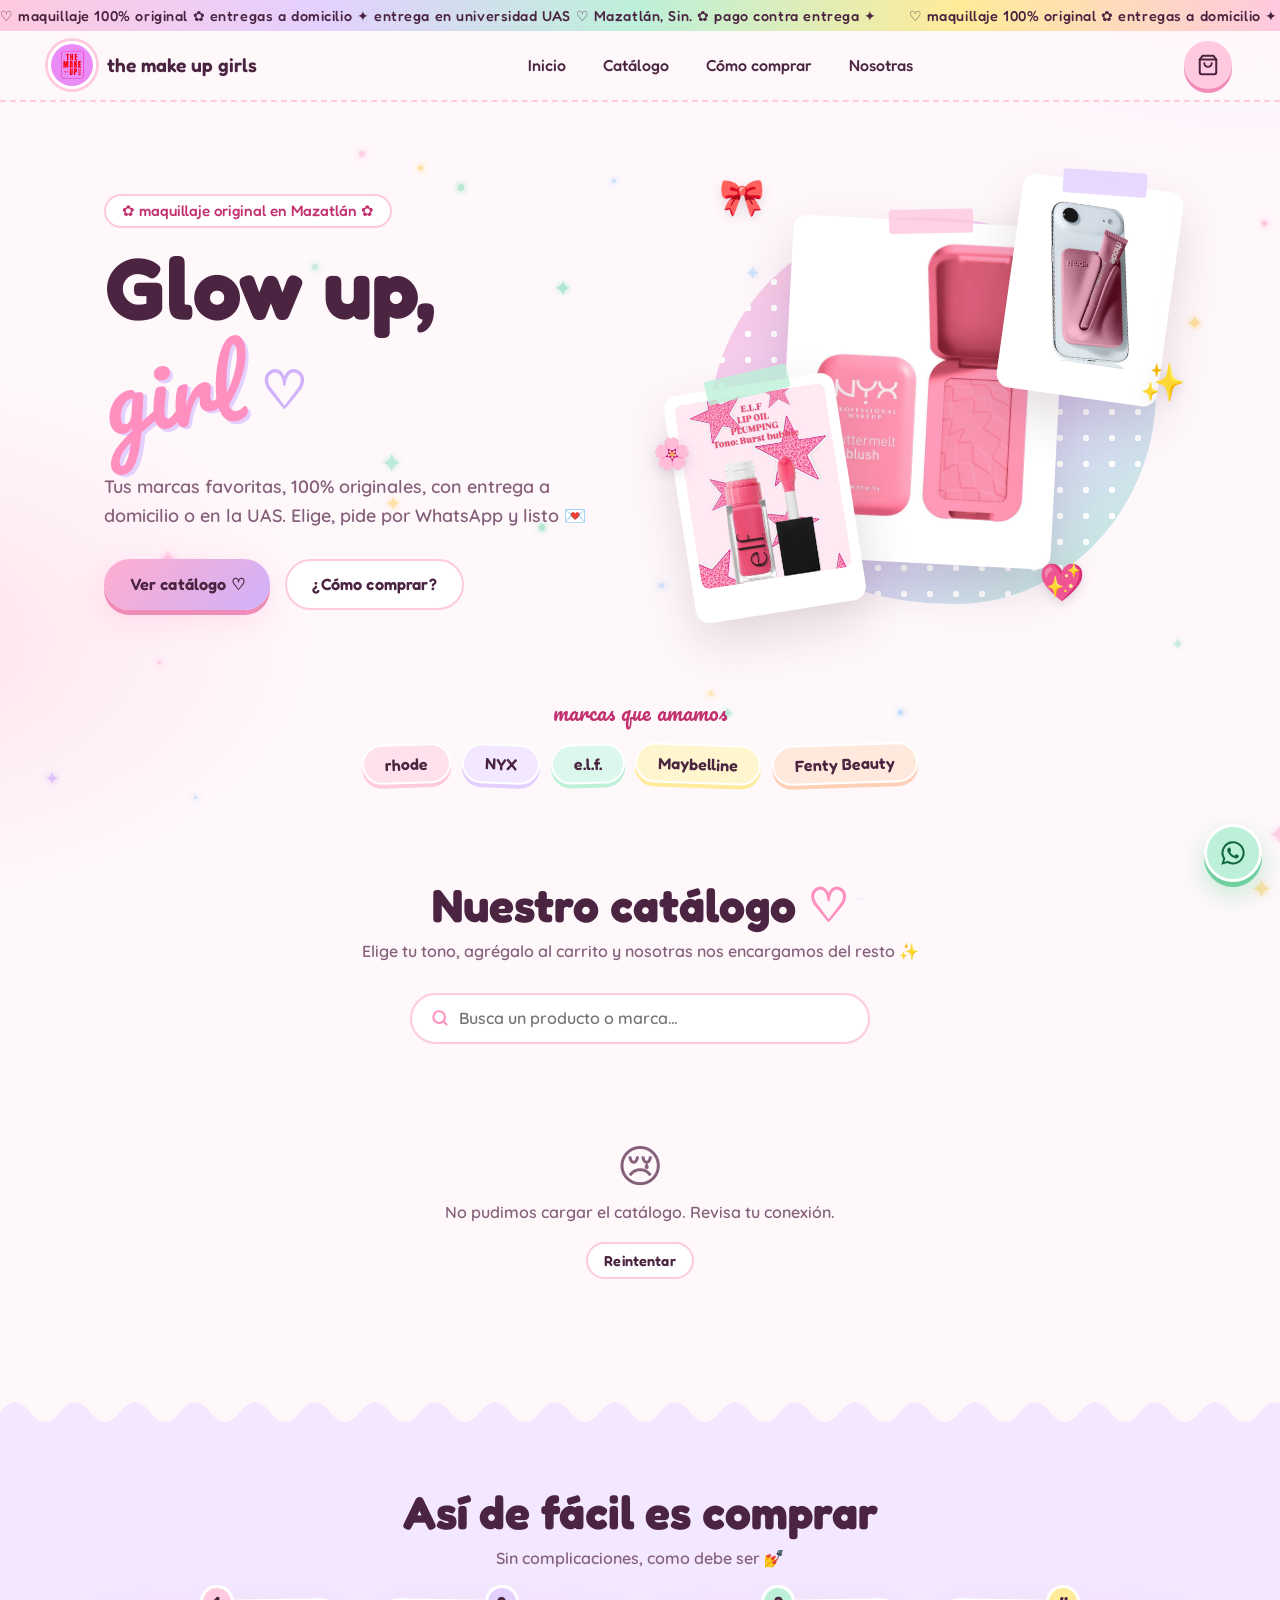
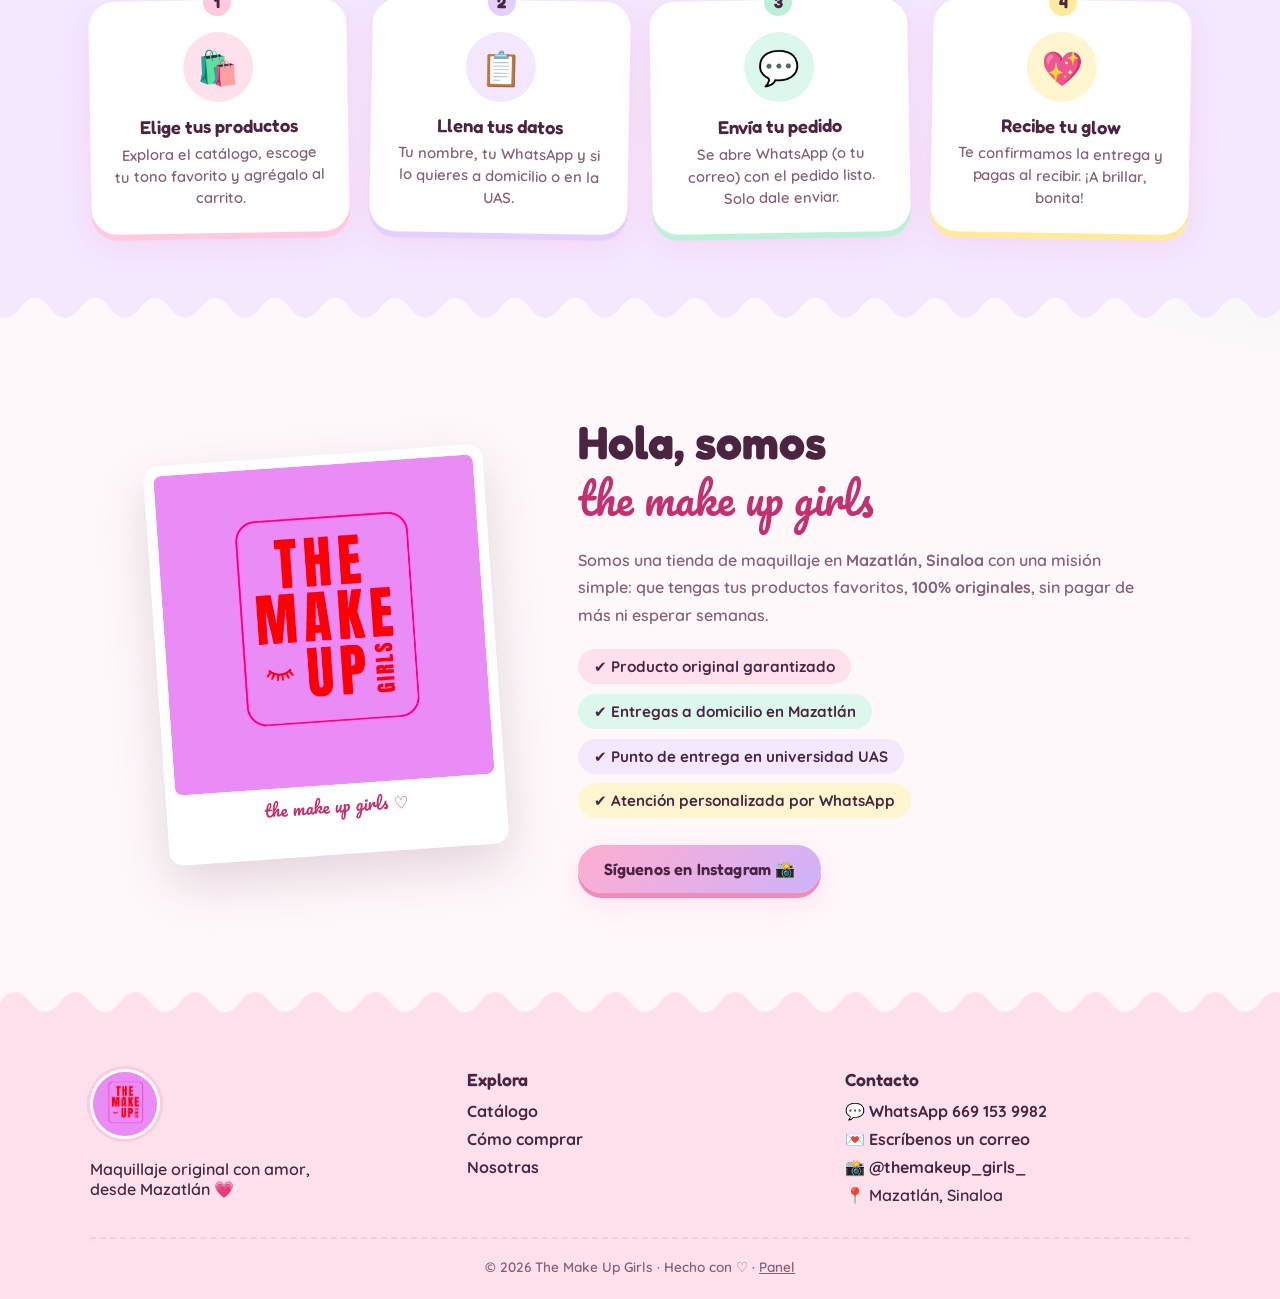
==== commit f449348c: "Estrellitas animadas de fondo en la tienda - Destellos y puntitos de luz pastel que brillan, giran u" ====
--- a/index.html
+++ b/index.html
@@ -327,6 +327,7 @@
   <!-- Toast -->
   <div class="toast" id="toast" role="status" aria-live="polite"></div>
 
+  <script type="module" src="js/stars.js"></script>
   <script type="module" src="js/app.js"></script>
 </body>
 </html>
--- a/css/styles.css
+++ b/css/styles.css
@@ -14,6 +14,75 @@
 }
 
 .script { font-family: var(--font-script); font-weight: 400; text-transform: none; color: var(--berry); }
+
+/* ---------- Estrellitas de fondo (js/stars.js) ----------
+   Van detrás de todo (z-index -1): se asoman en los espacios libres
+   y se esconden detrás de las tarjetas, así no estorban al leer. */
+.sky {
+  position: fixed;
+  inset: 0;
+  z-index: -1;
+  overflow: hidden;
+  pointer-events: none;
+}
+.star {
+  position: absolute;
+  width: var(--size);
+  height: var(--size);
+  color: var(--color);
+  opacity: calc(var(--peak) * 0.6);
+  animation:
+    star-drift var(--drift) ease-in-out var(--delay) infinite alternate,
+    star-twinkle var(--twinkle) ease-in-out var(--delay) infinite;
+}
+.star svg {
+  display: block;
+  width: 100%;
+  height: 100%;
+  fill: currentColor;
+  filter: drop-shadow(0 0 3px currentColor);
+}
+.star--dot {
+  border-radius: 50%;
+  background: var(--color);
+  box-shadow: 0 0 6px 1px var(--color);
+}
+@keyframes star-drift {
+  to { translate: var(--dx) var(--dy); }
+}
+@keyframes star-twinkle {
+  0%, 100% { opacity: calc(var(--peak) * 0.3); scale: 0.7; rotate: 0deg; }
+  50% { opacity: var(--peak); scale: 1; rotate: 25deg; }
+}
+
+.shooting-star {
+  position: absolute;
+  width: 130px;
+  height: 2px;
+  border-radius: 2px;
+  background: linear-gradient(90deg, var(--color), transparent);
+  rotate: -28deg;
+  opacity: 0;
+  animation: shoot 1.5s cubic-bezier(0.3, 0.6, 0.5, 1) forwards;
+}
+.shooting-star::before {
+  /* cabecita brillante */
+  content: "";
+  position: absolute;
+  left: -2px;
+  top: 50%;
+  width: 5px;
+  height: 5px;
+  translate: 0 -50%;
+  border-radius: 50%;
+  background: var(--white);
+  box-shadow: 0 0 8px 2px var(--color);
+}
+@keyframes shoot {
+  0% { opacity: 0; transform: translateX(0); }
+  15% { opacity: 0.75; }
+  100% { opacity: 0; transform: translateX(-280px); }
+}
 
 /* ---------- Barra de anuncios ---------- */
 .announcement {
@@ -177,7 +246,7 @@
   text-shadow: 3px 3px 0 var(--lilac-200);
   padding-right: 0.1em;
 }
-.hero__nowrap { white-space: nowrap; }
+.hero__nowrap { display: inline-block; white-space: nowrap; line-height: 1.3; }
 .hero__heart {
   display: inline-block;
   font-size: 0.6em;
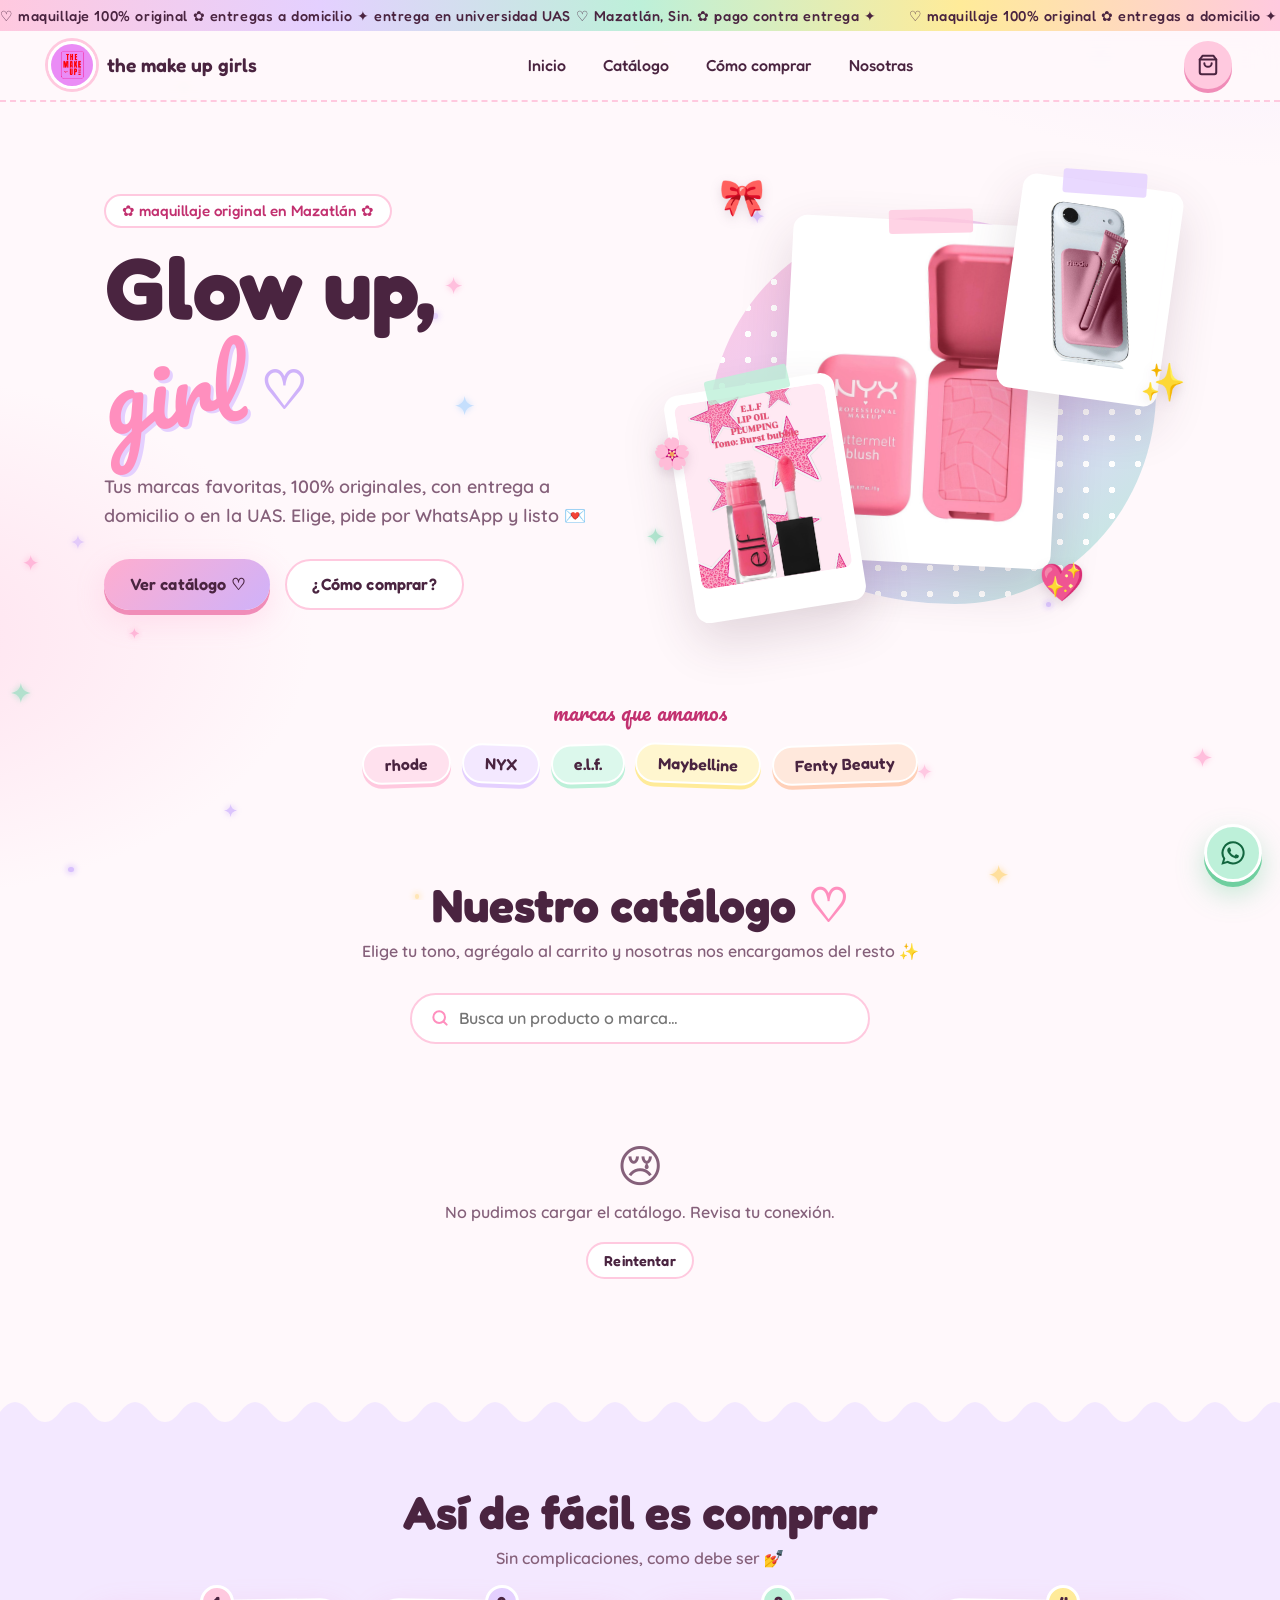
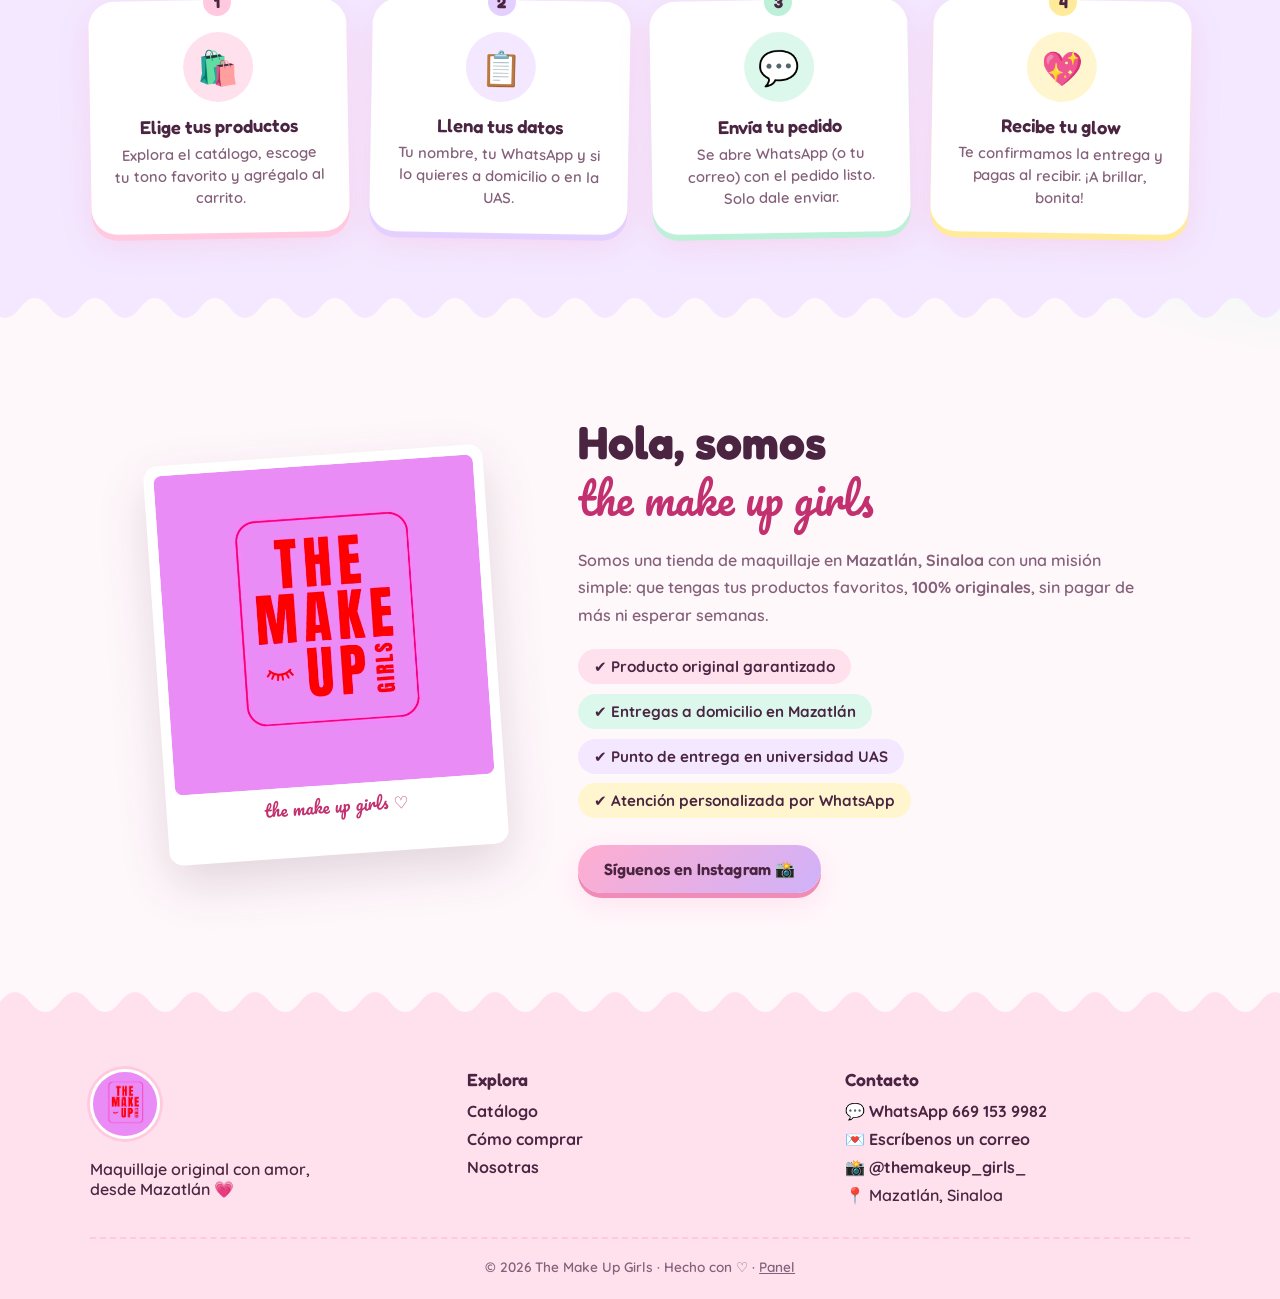
==== commit 08154f03: "Evitar la estrella gigante cuando el navegador trae CSS viejo Al recargar, Chrome trae el index.html" ====
--- a/index.html
+++ b/index.html
@@ -10,8 +10,8 @@
   <link rel="preconnect" href="https://fonts.googleapis.com" />
   <link rel="preconnect" href="https://fonts.gstatic.com" crossorigin />
   <link href="https://fonts.googleapis.com/css2?family=Fredoka:wght@400;500;600;700&family=Pacifico&family=Quicksand:wght@500;600;700&display=swap" rel="stylesheet" />
-  <link rel="stylesheet" href="css/base.css" />
-  <link rel="stylesheet" href="css/styles.css" />
+  <link rel="stylesheet" href="css/base.css?v=20261024" />
+  <link rel="stylesheet" href="css/styles.css?v=20261024" />
 </head>
 <body>
 
@@ -327,7 +327,7 @@
   <!-- Toast -->
   <div class="toast" id="toast" role="status" aria-live="polite"></div>
 
-  <script type="module" src="js/stars.js"></script>
-  <script type="module" src="js/app.js"></script>
+  <script type="module" src="js/stars.js?v=20261024"></script>
+  <script type="module" src="js/app.js?v=20261024"></script>
 </body>
 </html>
